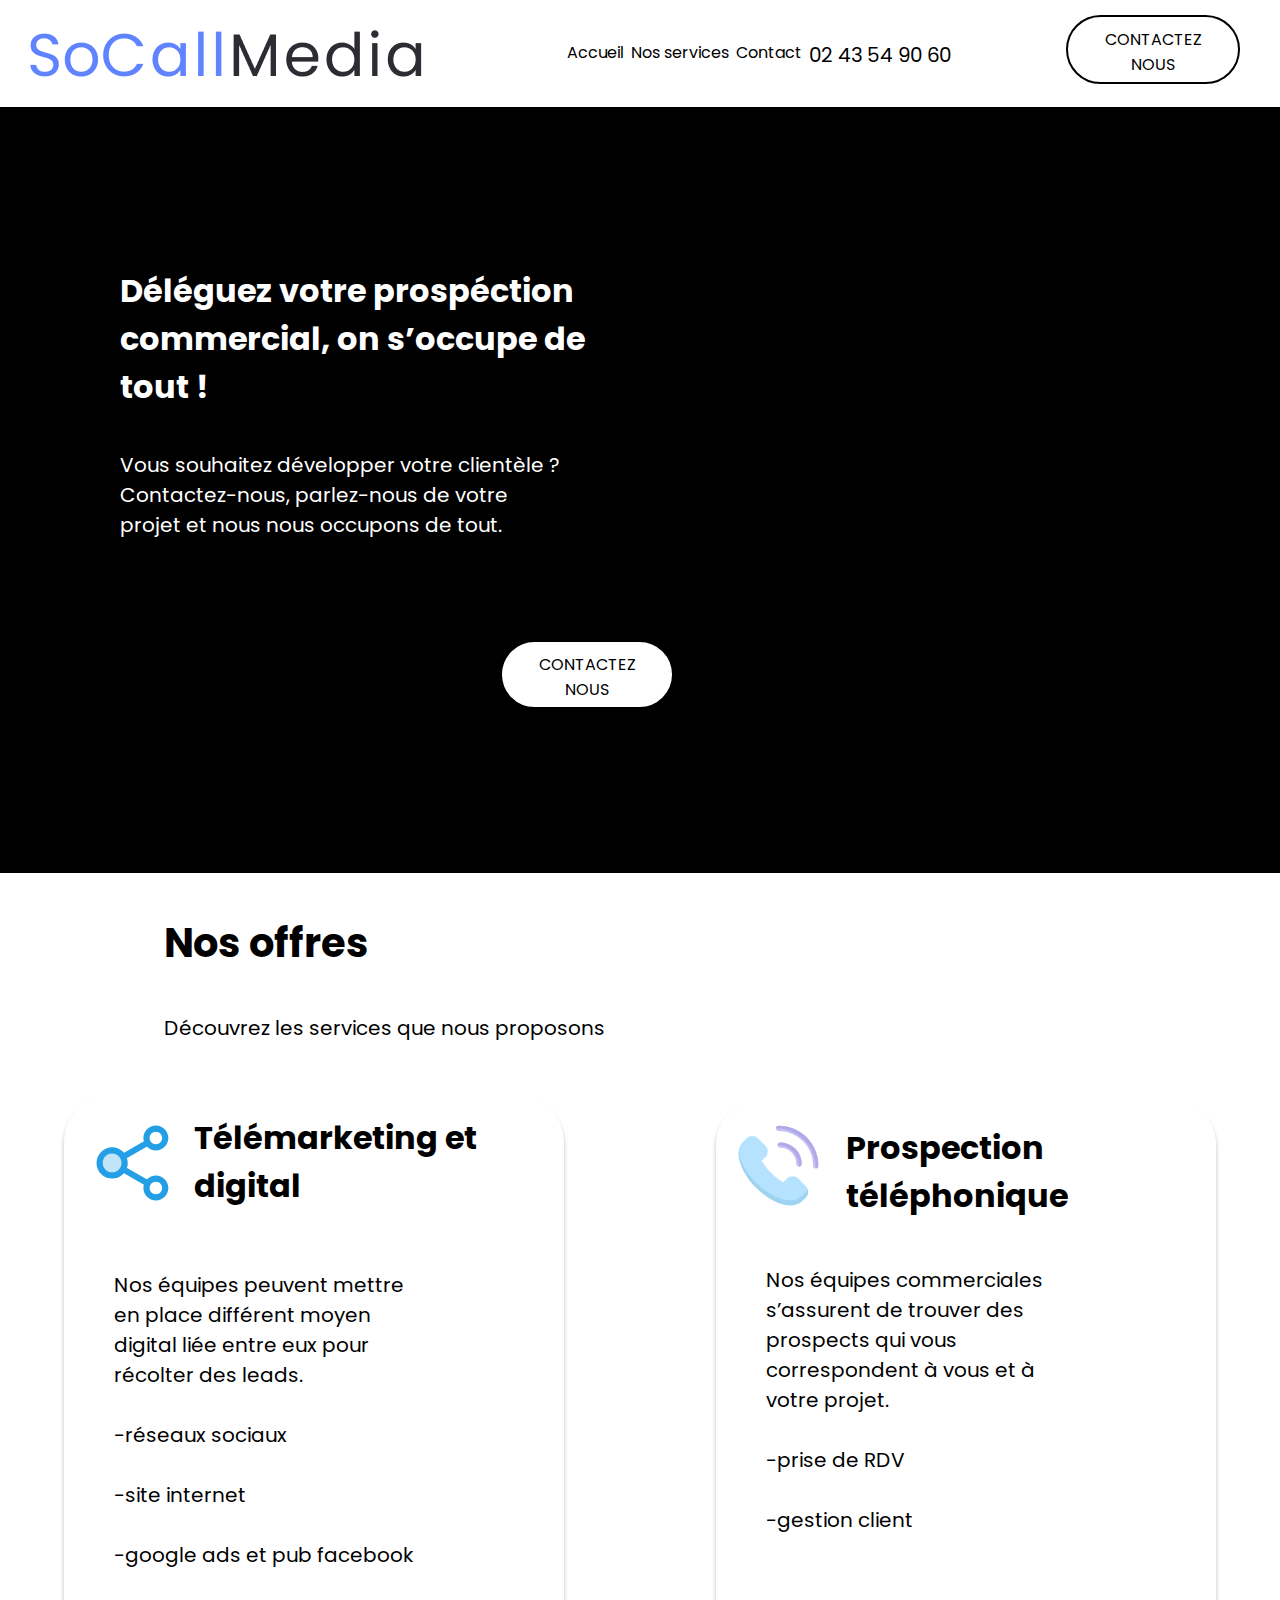
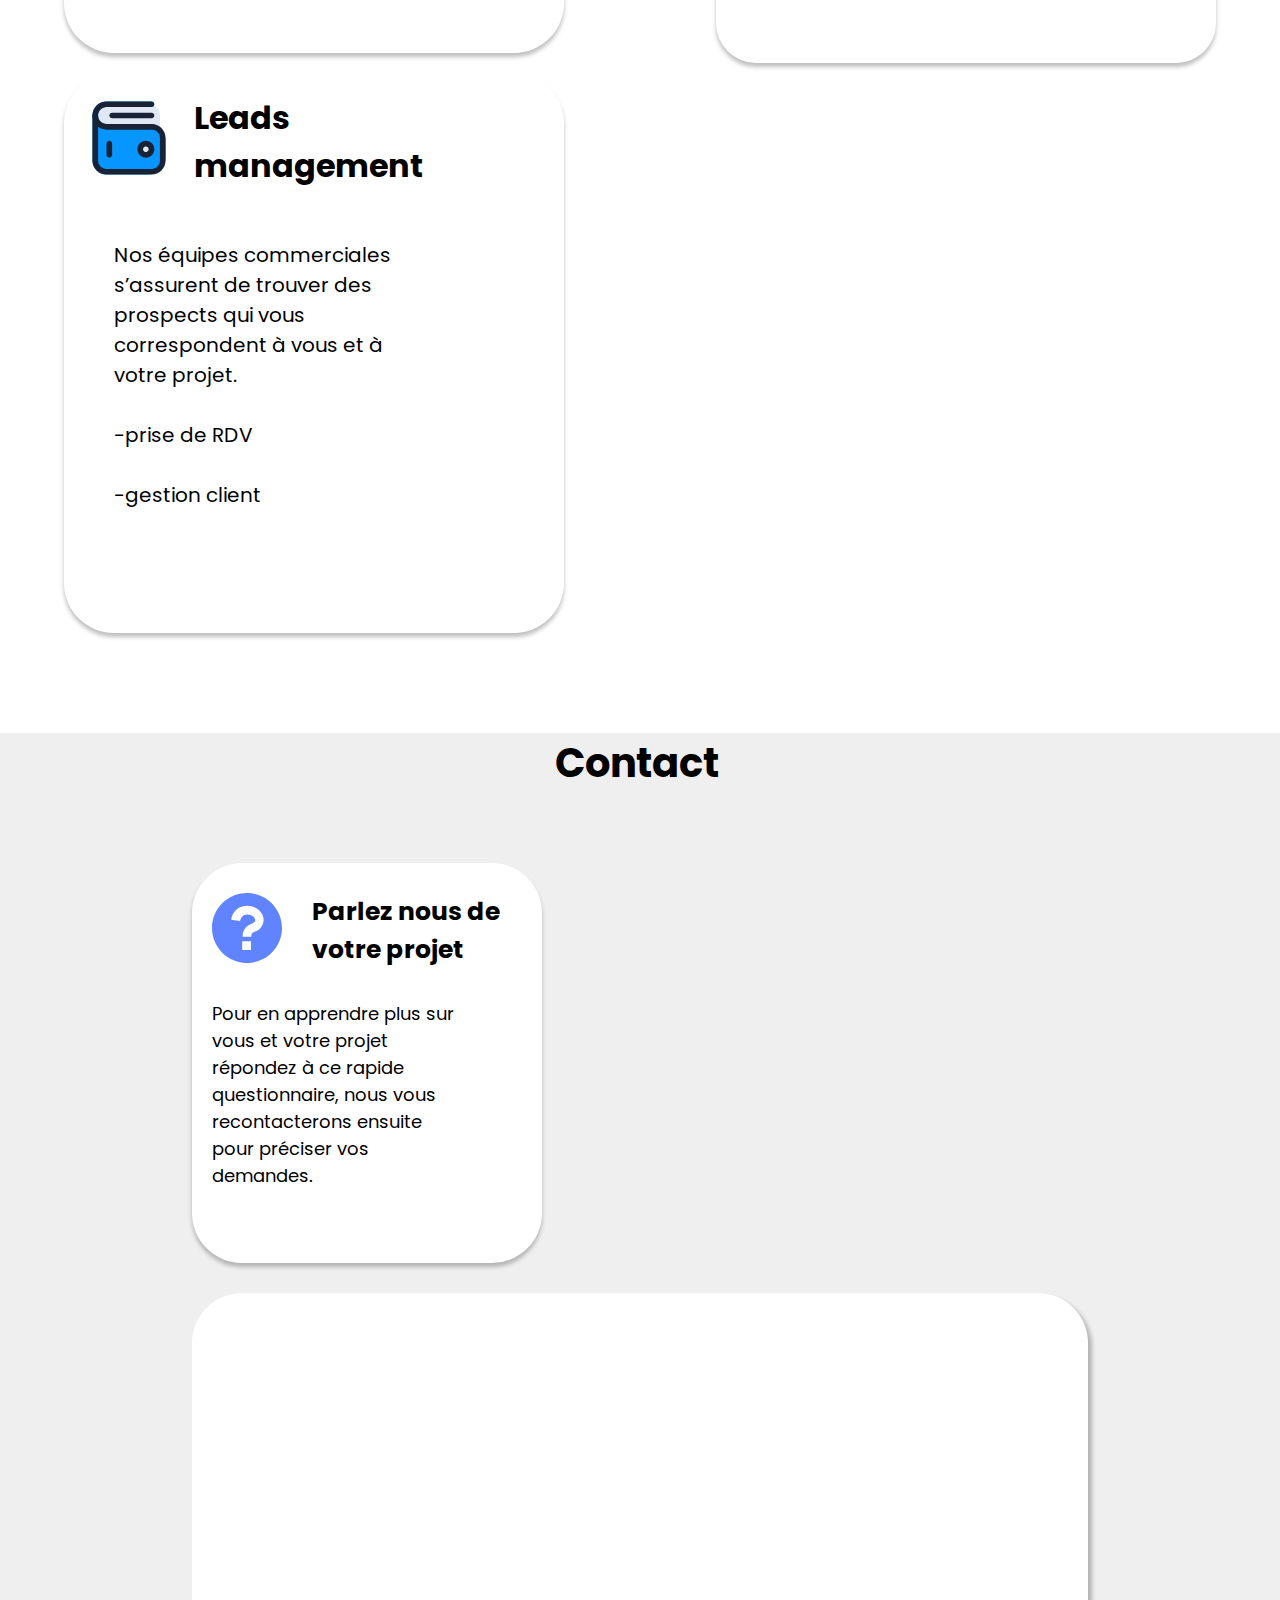
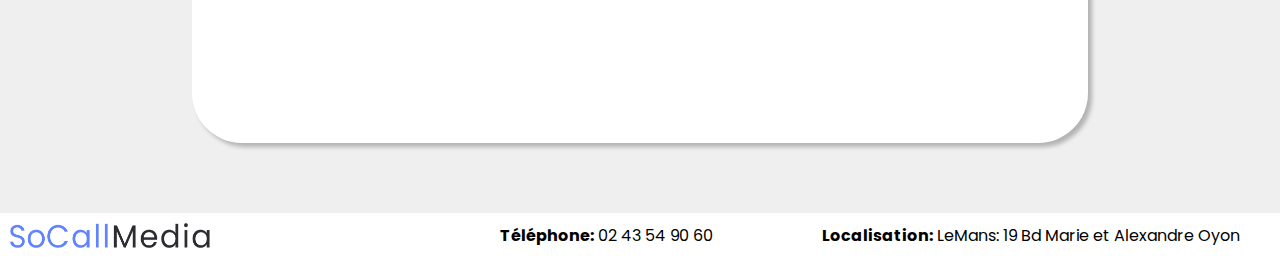
==== index.html @ ea8330a8 "add" ====
<!doctype html>
<html lang="fr">

<head>
  <meta charset="utf-8">
  <title>SoCallMedia</title>
  <meta name="description" content="">
  <meta name="viewport" content="width=device-width, initial-scale=1">

  <link rel="preconnect" href="https://fonts.googleapis.com">
  <link rel="preconnect" href="https://fonts.gstatic.com" crossorigin>
  <link href="https://fonts.googleapis.com/css2?family=Poppins:wght@400;600&display=swap" rel="stylesheet">

  <link rel="stylesheet" href="css/main.css">

</head>

<header>
  <img id="logoHeader" src="img/logo.png" alt="logo">
  <nav class="navBar">
    <div id="accueil">Accueil</div>
    <div id="nosServices">Nos services</div>
    <div id="contact">Contact</div>
    <a href="tel:+33243549060" id="numero">02 43 54 90 60</a>
  </nav>
  <a href="#ancreContact"><div class="btn">CONTACTEZ<br>NOUS</div></a>
</header>

<body>
<div id="pageAccueil">
  <img id="backgroundHeader" src="img/backgroundHeader.png" alt="backgroundHeader">
  <div id="containerTexteAccueil">
    <h1 id="titreAccueil">Déléguez votre prospéction commercial, on s’occupe de tout !</h1>
    <p id="paragrapheAccueil">Vous souhaitez développer votre clientèle ? Contactez-nous, parlez-nous de votre projet et nous nous occupons de tout.</p>
    <a href="#ancreContact"><div class="btn">CONTACTEZ<br>NOUS</div></a>
  </div>
</div>
<div id="pageNosOffres">
  <p id="titreNosOffres">Nos offres</p>
  <p id="paragrapheNosOffres">Découvrez les services que nous proposons </p>
  <div id="containerNosOffres">
    <div id="telemarketing">
      <img id="logoTelemarketing" src="img/logoShare.svg" alt="logoShare">
      <h1 id="titreTelemarketing">Télémarketing et digital</h1>
      <p id="paragrapheTelemarketing">Nos équipes peuvent mettre en place différent moyen digital liée entre eux pour récolter des leads. <br><br> -réseaux sociaux <br><br> -site internet <br><br> -google ads et pub facebook</p>
    </div>
    <div id="prospection">
      <img id="logoProspection" src="img/phone.svg" alt="logoPhone">
      <h1 id="titreProspection">Prospection téléphonique</h1>
      <p id="paragrapheProspection">Nos équipes commerciales s’assurent de trouver des prospects qui vous correspondent à vous et à votre projet. <br><br> -prise de RDV <br><br> -gestion client</p>
    </div>
    <div id="leadsManagement">
      <img id="logoLeadsManagement" src="img/logoLeadsManagement.svg" alt="logoLeadsManagement">
      <h1 id="titreLeadsManagement">Leads management</h1>
      <p id="paragrapheLeadsManagement">Nos équipes commerciales s’assurent de trouver des prospects qui vous correspondent à vous et à votre projet. <br><br> -prise de RDV <br><br> -gestion client</p>
    </div>
  </div>
</div>
<div id="pageContact">
  <div id="ancreContact"></div>
  <p id="titreContact">Contact</p>
  <div id="containerContactForm">
    <div id="containerContact">
      <div id="containerTexteContact">
        <img id="logoQuestion" src="img/logoQuestion.svg" alt="logoQuestion">
        <h1 id="titreQuestion">Parlez nous de votre projet</h1>
        <p id="paragrapheQuestion">Pour en apprendre plus sur vous et votre projet répondez à ce rapide questionnaire, nous vous recontacterons ensuite pour préciser vos demandes.</p>
      </div>
    </div>
      <div id="containerForm">
        <div data-tf-widget="L40TqosZ" data-tf-iframe-props="title=soCallMedia" data-tf-medium="snippet" style="width:95%;height:400px;margin:10px auto"></div>
        <script src="//embed.typeform.com/next/embed.js"></script>
      </div>
  </div>
</div>
</body>
<footer>
  <img id="logoFooter" src="img/logo.png">
  <div id="containerContactFooter">
    <div id="telephoneFooter"><span>Téléphone:</span> 02 43 54 90 60 </div>
    <div id="localisationFooter"><span>Localisation:</span> LeMans: 19 Bd Marie et Alexandre Oyon </div>
  </div>
</footer>

</html>
---- css/main.css ----
html body{
  padding: 0;
  margin: 0;
  font-family: 'Poppins', sans-serif;
}

a{
  text-decoration: none;
  color: black;
}

header{
  display: flex;
}

#logoHeader{
  margin: 30px;
}

.navBar{
  display: flex;
  width: 30%;
  height: 25px;
  justify-content: space-between;
  margin: 40px auto;
}

.btn{
  width: 150px;
  height: 45px;
  background-color: white;
  border-radius: 50px;
  border: 2px solid #000000;
  text-align: center;
  padding: 10px;
  margin-top: 15px;
  margin-right: 40px;
}

#numero{
  font-size: 20px;
}

.btn:hover{
  background-color: #ececec;
  cursor: pointer;
}

#pageAccueil{
  width: 100%;
  height: 766px;
  background-color: #000000;
  display: flex;
  flex-direction: row;
}

#containerTexteAccueil{
  width: 50%;
  color: white;
}

#titreAccueil{
  width: 500px;
  height: 63px;
  margin-top: 160px;
  margin-left: 120px;
}

#paragrapheAccueil{
  width: 450px;
  font-size: 20px;
  margin-top: 120px;
  margin-left: 120px;
}

#backgroundHeader{
  width: 55%;
}

#containerTexteAccueil .btn{
  margin-left: 500px;
  margin-top: 100px;
  color: #000000;
}

#pageNosOffres{
  width: 90%;
  margin: 0 auto;
}

#titreNosOffres{
  font-size: 40px;
  font-weight: bolder;
  margin-top: 40px;
  margin-left: 100px;
}

#paragrapheNosOffres{
  margin-left: 100px;
  font-size: 20px;
}

#containerNosOffres{
  display: flex;
  flex-wrap: wrap;
  flex-direction: row;
  justify-content: space-between;
  margin-top: 50px;
}

#telemarketing{
  width: 500px;
  height: 560px;
  background-color: #ffffff;
  box-shadow: 0 4px 4px rgba(0, 0, 0, 0.25);
  border-radius: 50px;
}

#logoTelemarketing{
  margin-left: 20px;
  margin-top: 20px;
}

#titreTelemarketing{
  width: 300px;
  float: right;
  margin-right: 70px;
}

#paragrapheTelemarketing{
  width: 300px;
  margin-left: 50px;
  margin-top: 50px;
  font-size: 20px;
}

#prospection{
  width: 500px;
  height: 560px;
  background-color: #ffffff;
  box-shadow: 0 4px 4px rgba(0, 0, 0, 0.25);
  border-radius: 40px;
  margin-top: 10px;
}

#logoProspection{
  margin-left: 20px;
  margin-top: 20px;
}

#titreProspection{
  width: 300px;
  float: right;
  margin-right: 70px;
}

#paragrapheProspection{
  width: 300px;
  margin-left: 50px;
  margin-top: 50px;
  font-size: 20px;
}

#leadsManagement{
  width: 500px;
  height: 560px;
  background-color: #ffffff;
  box-shadow: 0 4px 4px rgba(0, 0, 0, 0.25);
  border-radius: 50px;
  margin-top: 10px;
}

#logoLeadsManagement{
  margin-left: 20px;
  margin-top: 20px;
}

#titreLeadsManagement{
  width: 300px;
  float: right;
  margin-right: 70px;
}

#paragrapheLeadsManagement{
  width: 300px;
  margin-left: 50px;
  margin-top: 50px;
  font-size: 20px;
}

#pageContact{
  margin-top: 100px;
  background-color: #efefef;
}

#containerContactForm{
  width: 70%;
  margin: 70px auto;
  margin-bottom: 0;
  display: flex;
  flex-wrap: wrap;
  justify-content: space-between;
  flex-direction: row;
}

#titreContact{
  width: 170px;
  font-size: 40px;
  font-weight: bolder;
  margin: 0 auto;
}

#containerContact{
  width: 350px;
  height: 400px;
  background: #FFFFFF;
  box-shadow: 0 4px 4px rgba(0, 0, 0, 0.25);
  border-radius: 50px;
  margin-bottom: 30px;
}

#logoQuestion{
  width: 70px;
  height: 70px;
  margin-top: 30px;
  margin-left: 20px;
}

#titreQuestion{
  width: 200px;
  font-size: 25px;
  float: right;
  margin-right: 30px;
  margin-top: 30px;
}

#paragrapheQuestion{
  width: 250px;
  margin-left: 20px;
  margin-top: 30px;
  font-size: 18px;
}

#containerForm{
  width: 900px;
  height: 450px;
  display: flex;
  flex-direction: row;
  background-color: #ffffff;
  box-shadow: 4px 4px 4px rgba(0, 0, 0, 0.25);
  border-radius: 50px;
  justify-content: space-between;
  margin-bottom: 70px;
}

#containerForm2{
  width: 80%;
}

#containerQuestionForm{
  width: 300px;
  margin-top: 50px;
  margin-left: 50px;
  font-size: 20px;
  display: flex;
  flex-direction: column;
}

#textePrenom{
  width: 200px;
}

#nomPrenom{
  width: 250px;
  height: 45px;
  border: none;
  margin-top: 10px;
  background-color: #eee9e9;
}

#texteMail{
  width: 200px;
  margin-top: 10px;
}

#mail{
  width: 250px;
  height: 45px;
  border: none;
  margin-top: 10px;
  background-color: #eee9e9;
}

#texteTelephone{
  width: 200px;
  margin-top: 10px;
}

#telephone{
  width: 250px;
  height: 45px;
  border: none;
  margin-top: 10px;
  background-color: #eee9e9;
}

#texteVotreProjet{
  width: 200px;
  margin-top: 50px;
}

#containerProjet{
  display: flex;
  width: 420px;
  flex-direction: column;
  margin-right: 70px;
}

#votreProjet{
  margin-top: 20px;
  border: none;
  background-color: #eee9e9;
}

footer{
  margin: 0;
  padding: 0;
  width: 100%;
  height: 52px;
  display: flex;
  justify-content: space-between;
}

#logoFooter{
  width: 200px;
  height: 25px;
  margin: 10px;
}

#containerContactFooter{
  display: flex;
  width: 740px;
  height: 32px;
  margin-top: 10px;
  margin-right: 40px;
  flex-wrap: wrap;
  justify-content: space-between;
}

#containerContactFooter span{
  font-weight: bold;
}

@media (max-width: 1199px){

  #pageAccueil{
    flex-direction: row-reverse;
  }

}

@media (max-width: 1782px){

  #backgroundHeader{
    display: none;
  }

  #pageAccueil{
    flex-direction: row;
  }
}

@media (max-width: 975px){

  .navBar{
    display: none;
  }

  header .btn{
    display: none;
  }

  #containerTexteAccueil{
    width: 100%;
    color: white;
  }

  #titreAccueil{
    width: 90%;
    height: 63px;
    margin-top: 160px;
    margin-left: 30px;
  }

  #paragrapheAccueil{
    width: 90%;
    font-size: 20px;
    margin-top: 120px;
    margin-left: 30px;
  }

  #containerTexteAccueil .btn{
    margin-left: 30px;
    margin-top: 100px;
    color: #000000;
  }

  #pageNosOffres{
    width: 90%;
    margin-left: 0;
  }

  #titreNosOffres{
    font-size: 40px;
    font-weight: bolder;
    margin-top: 40px;
    margin-left: 30px;
  }

  #paragrapheNosOffres{
    margin-left: 30px;
    font-size: 20px;
  }
}

@media (max-width: 924px){

  #containerContactForm{
    width: 70%;
    margin: 70px auto;
    margin-bottom: 0;
    display: flex;
    flex-wrap: wrap;
    justify-content: space-between;
    flex-direction: row;
  }

  #telemarketing{
    width: 90%;
    height: 400px;
    background-color: #ffffff;
    box-shadow: 0 4px 4px rgba(0, 0, 0, 0.25);
    border-radius: 50px;
  }

  #logoTelemarketing{
    width: 60px;
    height: 60px;
    margin-left: 20px;
    margin-top: 20px;
  }

  #titreTelemarketing{
    width: 200px;
    float: right;
    font-size: 25px;
    margin-right: 20px;
  }

  #paragrapheTelemarketing{
    width: 300px;
    margin-left: 20px;
    margin-top: 50px;
    font-size: 14px;
  }

  #prospection{
    width: 90%;
    height: 400px;
    background-color: #ffffff;
    box-shadow: 0 4px 4px rgba(0, 0, 0, 0.25);
    border-radius: 50px;
  }

  #logoProspection{
    width: 60px;
    height: 60px;
    margin-left: 20px;
    margin-top: 20px;
  }

  #titreProspection{
    width: 200px;
    float: right;
    font-size: 25px;
    margin-right: 20px;
  }

  #paragrapheProspection{
    width: 300px;
    margin-left: 20px;
    margin-top: 50px;
    font-size: 14px;
  }

  #leadsManagement{
    width: 90%;
    height: 400px;
    background-color: #ffffff;
    box-shadow: 0 4px 4px rgba(0, 0, 0, 0.25);
    border-radius: 50px;
  }

  #logoLeadsManagement{
    width: 60px;
    height: 60px;
    margin-left: 20px;
    margin-top: 20px;
  }

  #titreLeadsManagement{
    width: 200px;
    float: right;
    font-size: 25px;
    margin-right: 20px;
  }

  #paragrapheLeadsManagement{
    width: 300px;
    margin-left: 20px;
    margin-top: 50px;
    font-size: 14px;
  }

  #containerContact{
    width: 350px;
    height: 350px;
    background: #ffffff;
    box-shadow: 0 4px 4px rgba(0, 0, 0, 0.25);
    border-radius: 50px;
    margin-bottom: 30px;
  }

  #logoQuestion{
    width: 50px;
    height: 50px;
    margin-top: 30px;
    margin-left: 20px;
  }

  #titreQuestion{
    width: 150px;
    font-size: 20px;
    float: right;
    margin-top: 30px;
  }

  #paragrapheQuestion{
    width: 250px;
    margin-left: 20px;
    margin-top: 30px;
    font-size: 18px;
  }

  #containerForm{
    width: 340px;
    height: 800px;
    display: flex;
    flex-wrap: wrap;
    box-shadow: none;
    margin-bottom: 70px;
    background-color: #efefef;
  }

  #containerQuestionForm{
    width: 200px;
    margin-top: 50px;
    font-size: 20px;
    display: flex;
    flex-direction: column;
  }

  #textePrenom{
    width: 200px;
  }

  #nomPrenom{
    width: 200px;
    height: 45px;
    border: none;
    margin-top: 10px;
    background-color: #ffffff;
  }

  #texteMail{
    width: 200px;
    margin-top: 10px;
  }

  #mail{
    width: 200px;
    height: 45px;
    border: none;
    margin-top: 10px;
    background-color: #ffffff;
  }

  #texteTelephone{
    width: 200px;
    margin-top: 10px;
  }

  #telephone{
    width: 200px;
    height: 45px;
    border: none;
    margin-top: 10px;
    background-color: #ffffff;
  }

  #containerProjet{
    display: flex;
    width: 420px;
    flex-direction: column;
    margin-right: 0;
  }

  #votreProjet{
    background-color: #ffffff;
  }

  #containerNosOffres{
    display: flex;
    flex-wrap: wrap;
    flex-direction: row;
    justify-content: space-between;
    margin-top: 50px;
    background-color: #ffffff;
    margin-left: 50px;
  }

  #containerContactFooter{
    display: flex;
    width: 100%;
    height: 32px;
    margin-top: 10px;
    margin-right: 40px;
    flex-wrap: wrap;
    justify-content: space-between;
  }

  footer{
    margin: 0;
    padding: 0;
    width: 100%;
    height: 52px;
    display: flex;
    justify-content: space-between;
    flex-direction: column;
  }

  #pageContact{
    margin-top: 100px;
    background-color: #efefef;
  }
}

@media (max-width: 480px){

  #logoHeader{
    width: 300px;
  }

  #pageAccueil{
    width: 480px;
  }

  #containerTexteAccueil{
    width: 80%;
  }

  #paragrapheAccueil{
    margin-top: 150px;
  }

  #paragrapheTelemarketing{
    width: 200px;
    font-size: 12px;
  }

  #paragrapheProspection{
    width: 200px;
    font-size: 12px;
  }

  #paragrapheLeadsManagement{
    width: 200px;
    font-size: 12px;
  }

}
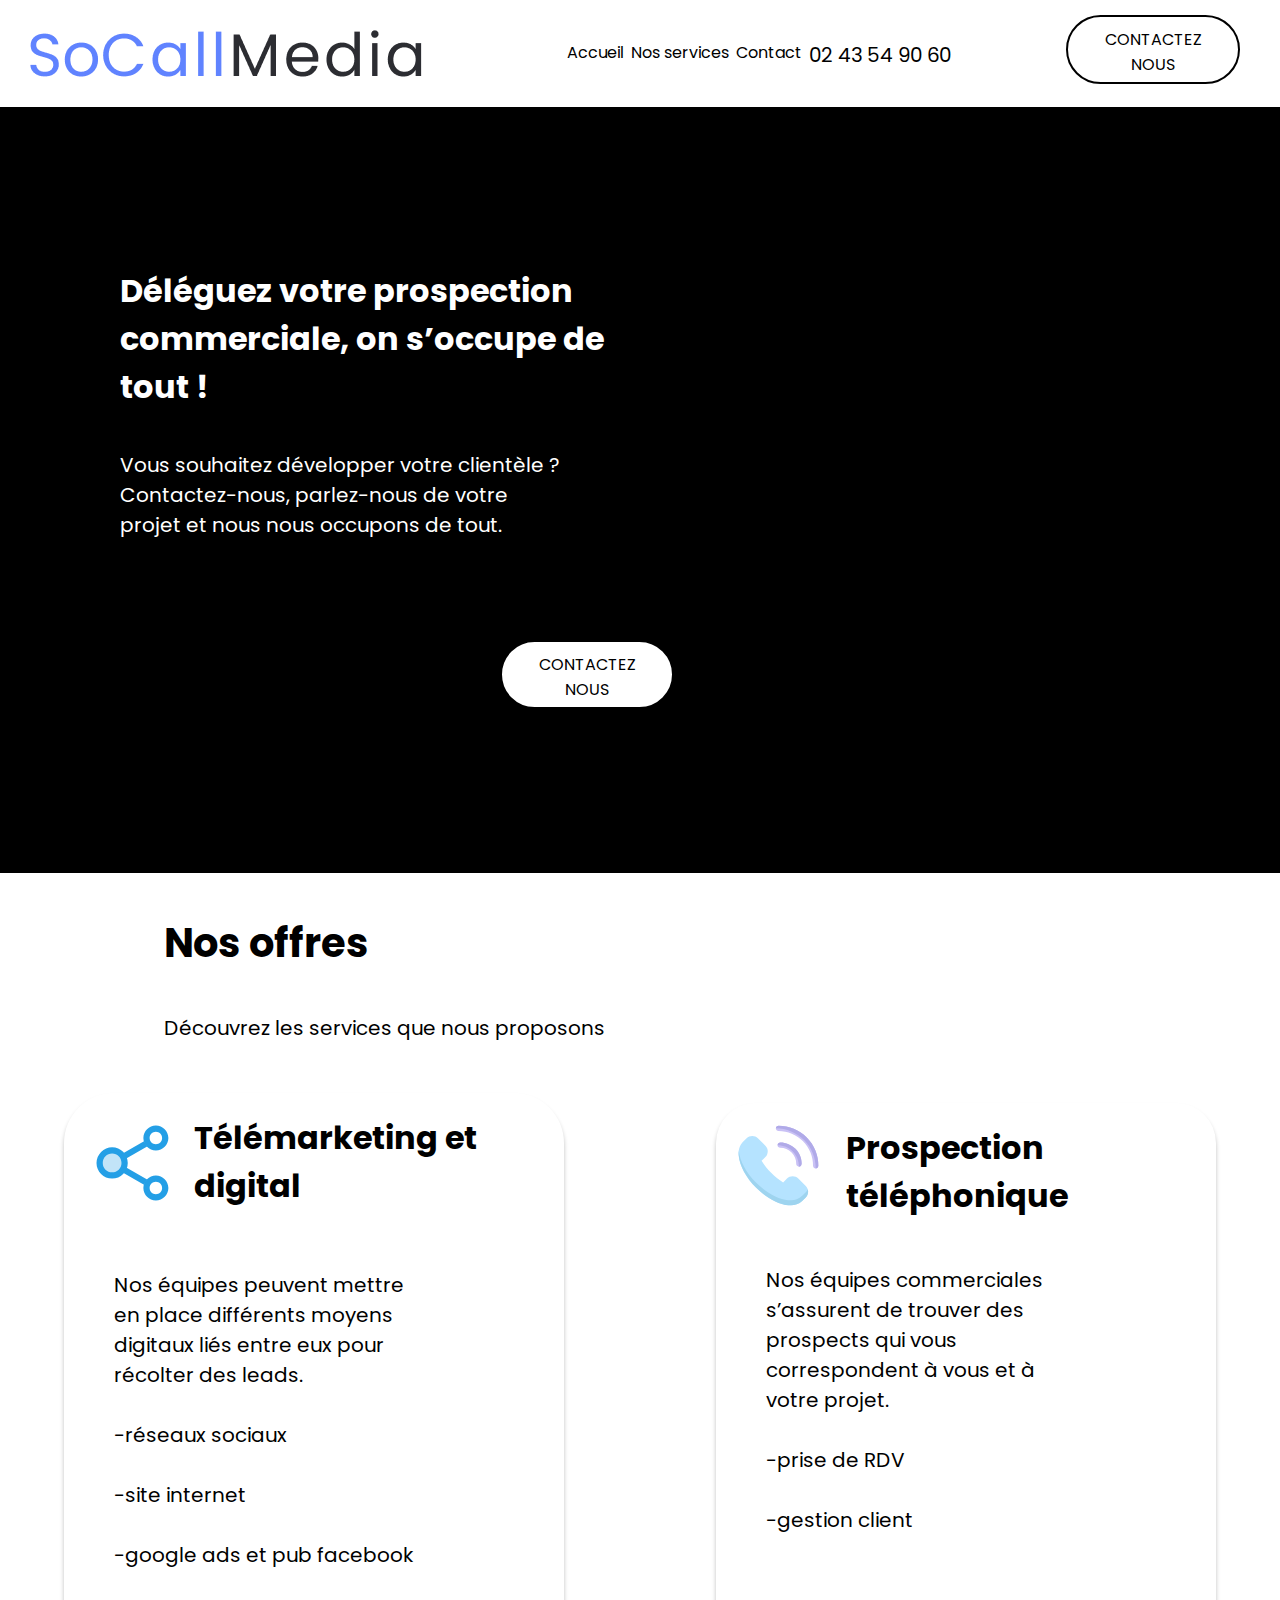
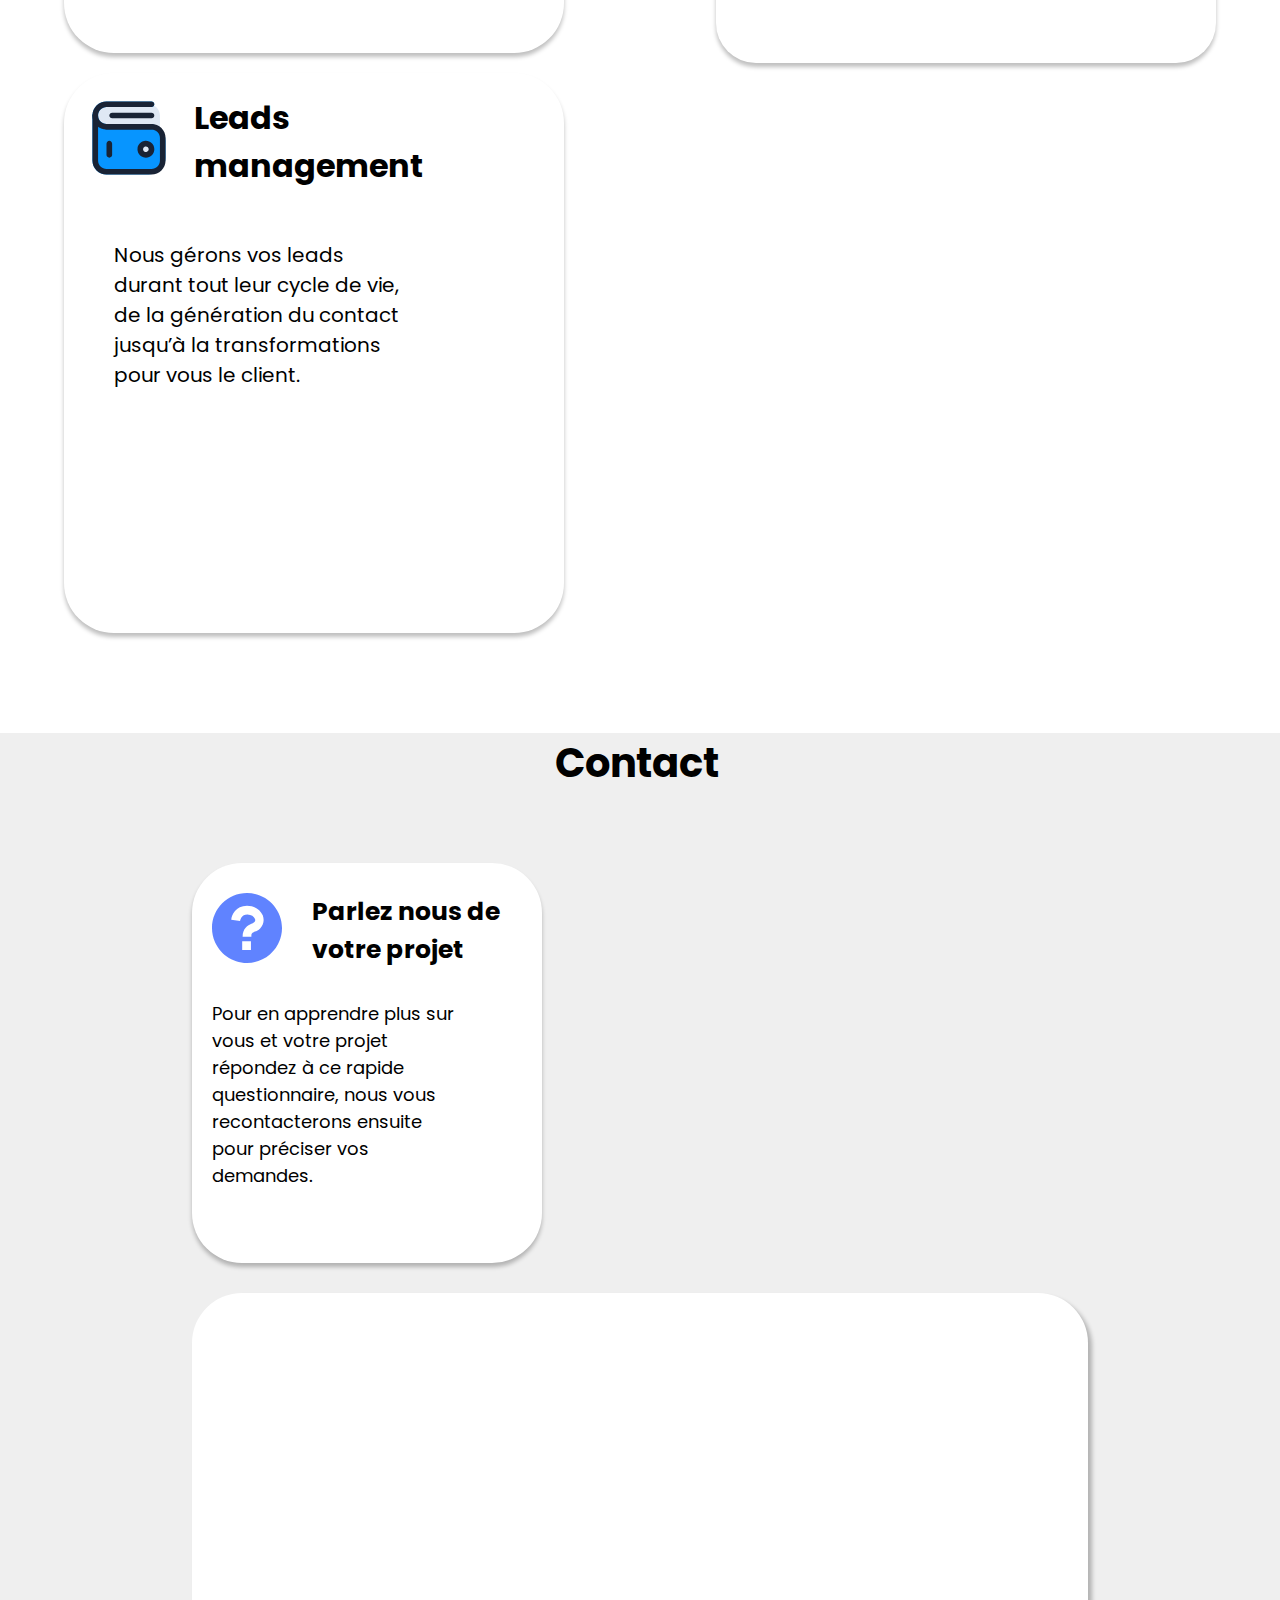
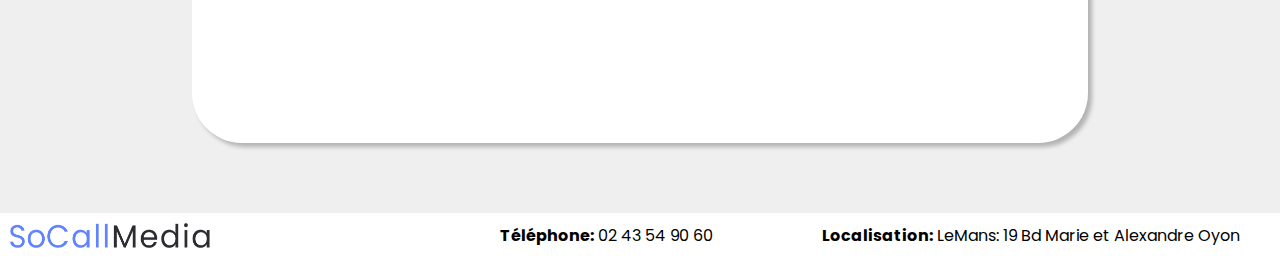
==== commit cf565135: "add" ====
--- a/index.html
+++ b/index.html
@@ -2,6 +2,14 @@
 <html lang="fr">
 
 <head>
+  <!-- Google Tag Manager -->
+  <script>(function(w,d,s,l,i){w[l]=w[l]||[];w[l].push({'gtm.start':
+            new Date().getTime(),event:'gtm.js'});var f=d.getElementsByTagName(s)[0],
+          j=d.createElement(s),dl=l!='dataLayer'?'&l='+l:'';j.async=true;j.src=
+          'https://www.googletagmanager.com/gtm.js?id='+i+dl;f.parentNode.insertBefore(j,f);
+  })(window,document,'script','dataLayer','GTM-5V4LBSW');</script>
+  <!-- End Google Tag Manager -->
+
   <meta charset="utf-8">
   <title>SoCallMedia</title>
   <meta name="description" content="">
@@ -18,19 +26,23 @@
 <header>
   <img id="logoHeader" src="img/logo.png" alt="logo">
   <nav class="navBar">
-    <div id="accueil">Accueil</div>
-    <div id="nosServices">Nos services</div>
-    <div id="contact">Contact</div>
+    <a href="#pageAccueil"><div id="accueil">Accueil</div></a>
+    <a href="#pageNosOffres"><div id="nosServices">Nos services</div></a>
+      <a href="#pageContact"><div id="contact">Contact</div></a>
     <a href="tel:+33243549060" id="numero">02 43 54 90 60</a>
   </nav>
   <a href="#ancreContact"><div class="btn">CONTACTEZ<br>NOUS</div></a>
 </header>
 
 <body>
+<!-- Google Tag Manager (noscript) -->
+<noscript><iframe src="https://www.googletagmanager.com/ns.html?id=GTM-5V4LBSW"
+                  height="0" width="0" style="display:none;visibility:hidden"></iframe></noscript>
+<!-- End Google Tag Manager (noscript) -->
 <div id="pageAccueil">
   <img id="backgroundHeader" src="img/backgroundHeader.png" alt="backgroundHeader">
   <div id="containerTexteAccueil">
-    <h1 id="titreAccueil">Déléguez votre prospéction commercial, on s’occupe de tout !</h1>
+    <h1 id="titreAccueil">Déléguez votre prospection commerciale, on s’occupe de tout !</h1>
     <p id="paragrapheAccueil">Vous souhaitez développer votre clientèle ? Contactez-nous, parlez-nous de votre projet et nous nous occupons de tout.</p>
     <a href="#ancreContact"><div class="btn">CONTACTEZ<br>NOUS</div></a>
   </div>
@@ -42,7 +54,7 @@
     <div id="telemarketing">
       <img id="logoTelemarketing" src="img/logoShare.svg" alt="logoShare">
       <h1 id="titreTelemarketing">Télémarketing et digital</h1>
-      <p id="paragrapheTelemarketing">Nos équipes peuvent mettre en place différent moyen digital liée entre eux pour récolter des leads. <br><br> -réseaux sociaux <br><br> -site internet <br><br> -google ads et pub facebook</p>
+      <p id="paragrapheTelemarketing">Nos équipes peuvent mettre en place différents moyens digitaux liés entre eux pour récolter des leads. <br><br> -réseaux sociaux <br><br> -site internet <br><br> -google ads et pub facebook</p>
     </div>
     <div id="prospection">
       <img id="logoProspection" src="img/phone.svg" alt="logoPhone">
@@ -52,7 +64,7 @@
     <div id="leadsManagement">
       <img id="logoLeadsManagement" src="img/logoLeadsManagement.svg" alt="logoLeadsManagement">
       <h1 id="titreLeadsManagement">Leads management</h1>
-      <p id="paragrapheLeadsManagement">Nos équipes commerciales s’assurent de trouver des prospects qui vous correspondent à vous et à votre projet. <br><br> -prise de RDV <br><br> -gestion client</p>
+      <p id="paragrapheLeadsManagement">Nous gérons vos leads durant tout leur cycle de  vie, de la génération du contact jusqu’à la transformations pour vous le client.</p>
     </div>
   </div>
 </div>
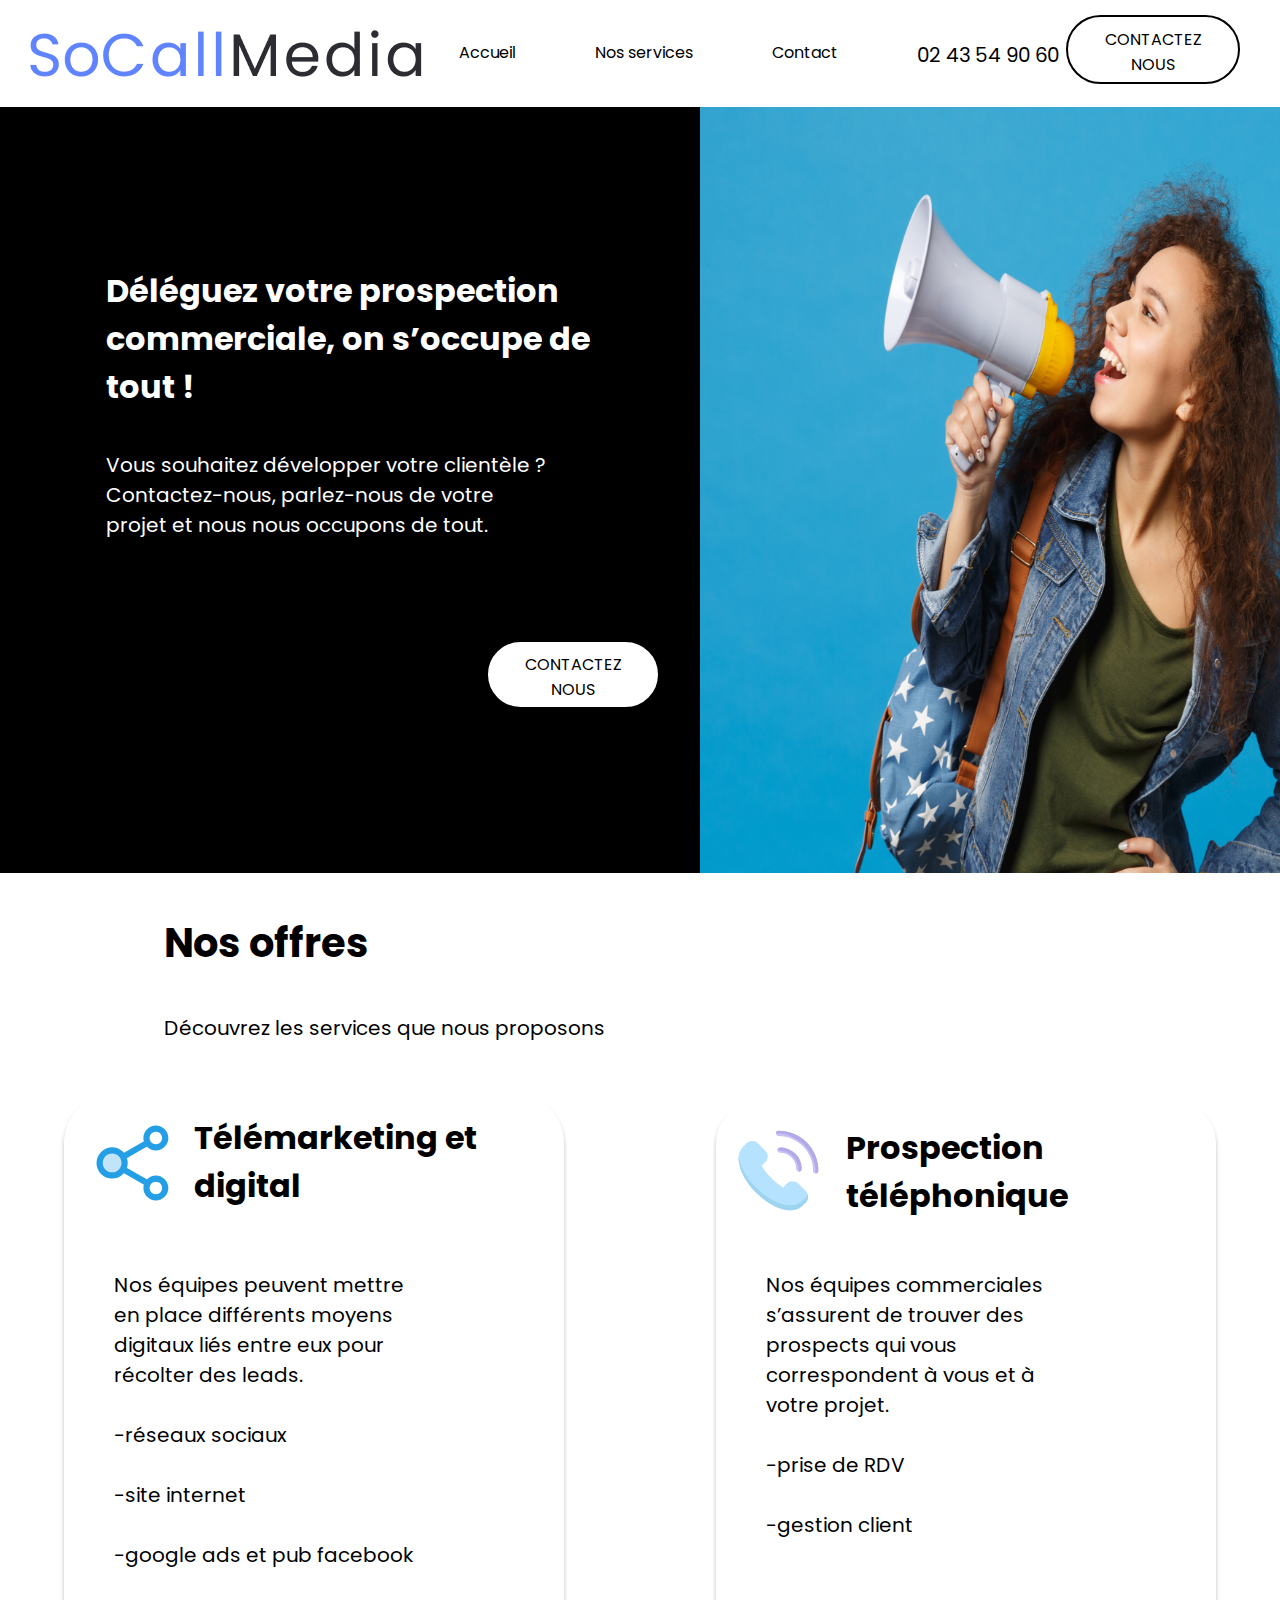
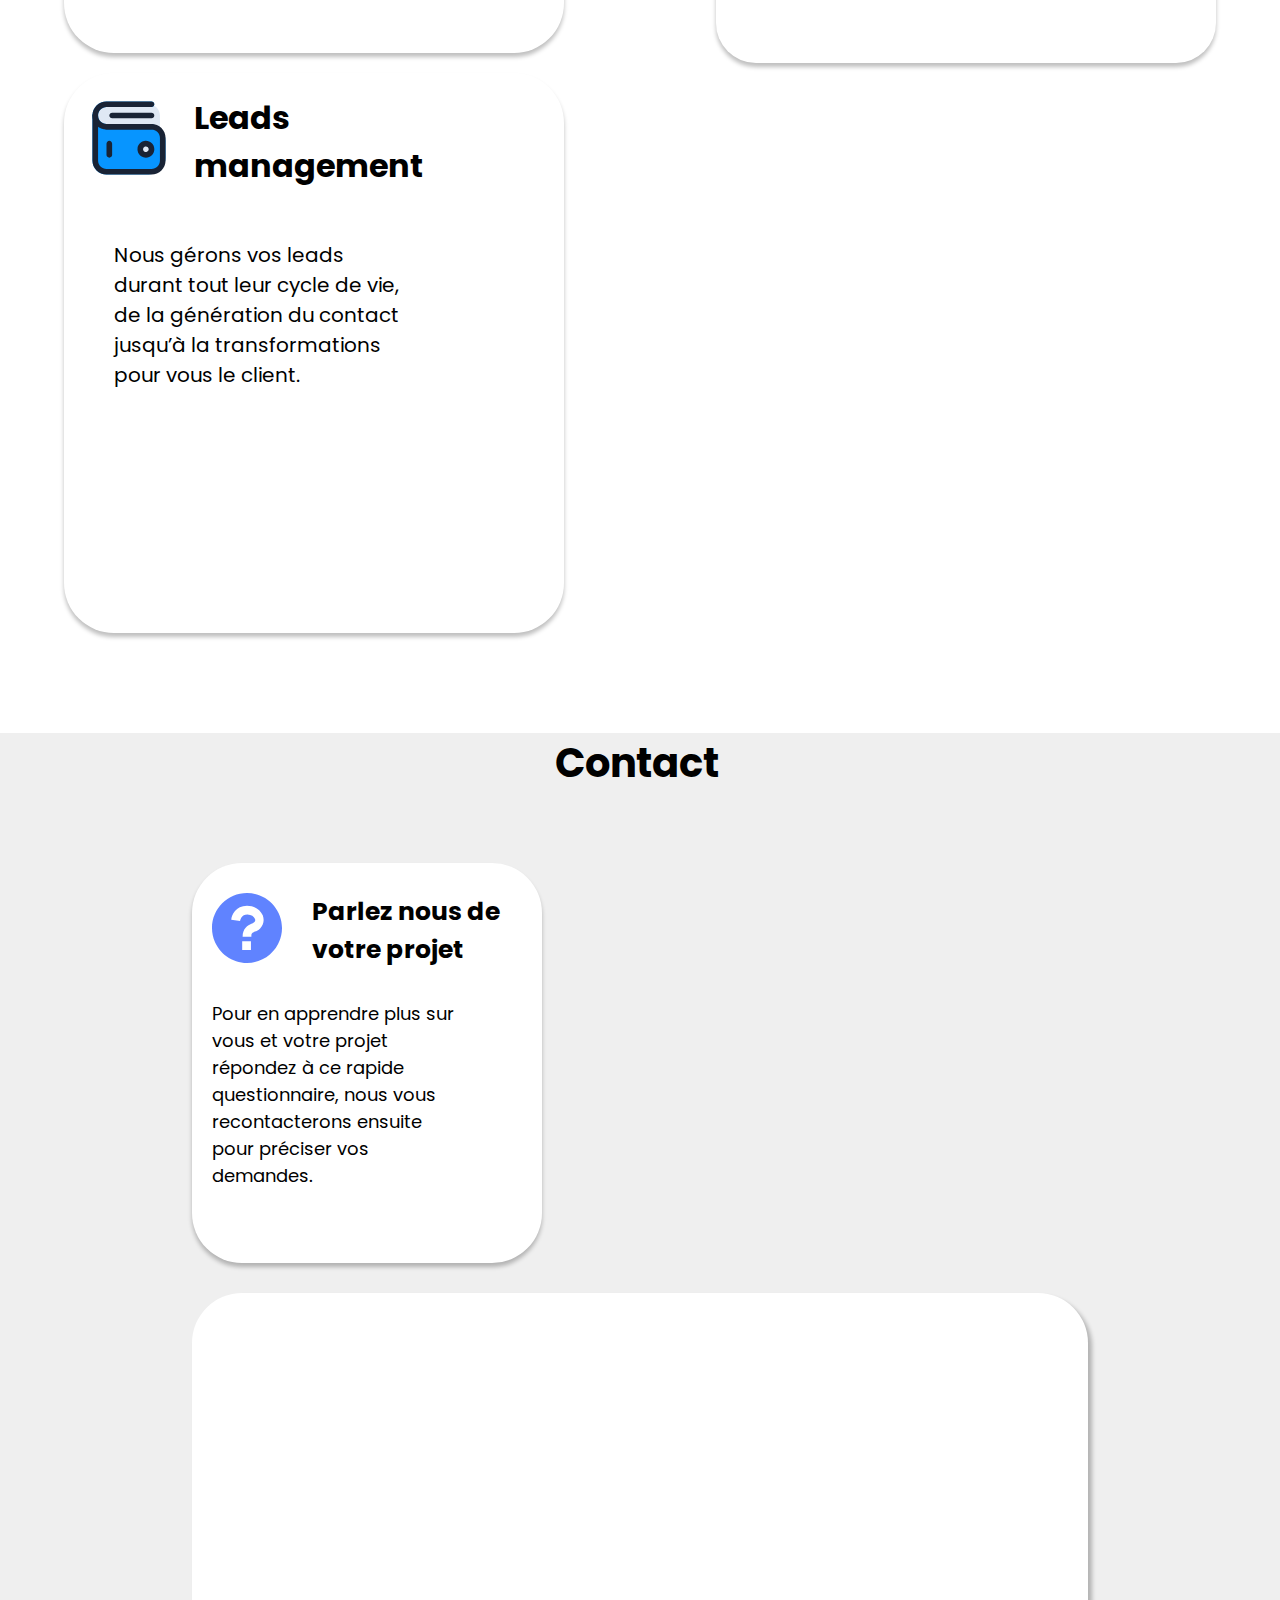
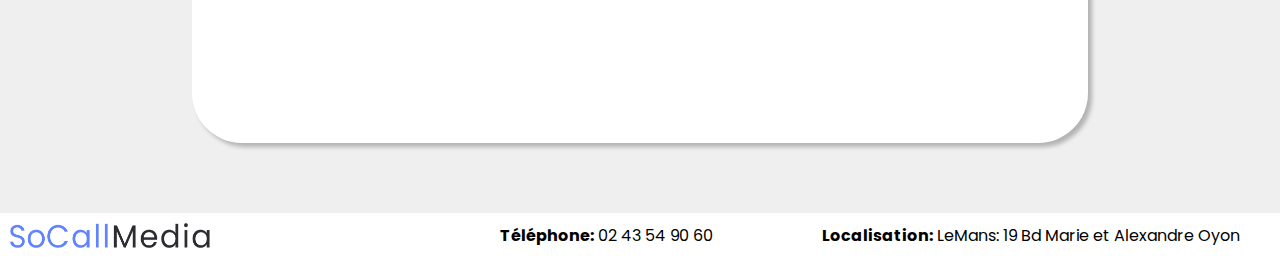
==== commit f651740b: "add" ====
--- a/index.html
+++ b/index.html
@@ -18,6 +18,8 @@
   <link rel="preconnect" href="https://fonts.googleapis.com">
   <link rel="preconnect" href="https://fonts.gstatic.com" crossorigin>
   <link href="https://fonts.googleapis.com/css2?family=Poppins:wght@400;600&display=swap" rel="stylesheet">
+
+  <link rel="icon" href="img/logoOnlget.png" />
 
   <link rel="stylesheet" href="css/main.css">
 
--- a/css/main.css
+++ b/css/main.css
@@ -19,7 +19,7 @@
 
 .navBar{
   display: flex;
-  width: 30%;
+  width: 600px;
   height: 25px;
   justify-content: space-between;
   margin: 40px auto;
@@ -145,7 +145,7 @@
 
 #logoProspection{
   margin-left: 20px;
-  margin-top: 20px;
+  margin-top: 25px;
 }
 
 #titreProspection{
@@ -351,6 +351,21 @@
   font-weight: bold;
 }
 
+@media (max-width: 1085px){
+
+  .navBar{
+    display: none;
+  }
+
+  header .btn{
+    display: none;
+  }
+
+}
+
+
+
+
 @media (max-width: 1199px){
 
   #pageAccueil{
@@ -359,14 +374,19 @@
 
 }
 
-@media (max-width: 1782px){
+@media (max-width: 1500px){
 
   #backgroundHeader{
-    display: none;
+    width: 800px;
   }
 
   #pageAccueil{
-    flex-direction: row;
+    flex-direction: row-reverse;
+  }
+
+  #pageAccueil{
+    width: 1500px;
+    height: 766px;
   }
 }
 
@@ -381,19 +401,19 @@
   }
 
   #containerTexteAccueil{
-    width: 100%;
+    width: 80%;
     color: white;
   }
 
   #titreAccueil{
-    width: 90%;
+    width: 430px;
     height: 63px;
     margin-top: 160px;
     margin-left: 30px;
   }
 
   #paragrapheAccueil{
-    width: 90%;
+    width: 400px;
     font-size: 20px;
     margin-top: 120px;
     margin-left: 30px;
@@ -476,7 +496,7 @@
     width: 60px;
     height: 60px;
     margin-left: 20px;
-    margin-top: 20px;
+    margin-top: 25px;
   }
 
   #titreProspection{
@@ -554,7 +574,7 @@
 
   #containerForm{
     width: 340px;
-    height: 800px;
+    height: 300px;
     display: flex;
     flex-wrap: wrap;
     box-shadow: none;
@@ -652,6 +672,7 @@
   #pageContact{
     margin-top: 100px;
     background-color: #efefef;
+    height: 1000px;
   }
 }
 
@@ -669,6 +690,13 @@
     width: 80%;
   }
 
+  #titreAccueil{
+    width: 400px;
+    height: 63px;
+    margin-top: 160px;
+    margin-left: 120px;
+  }
+
   #paragrapheAccueil{
     margin-top: 150px;
   }
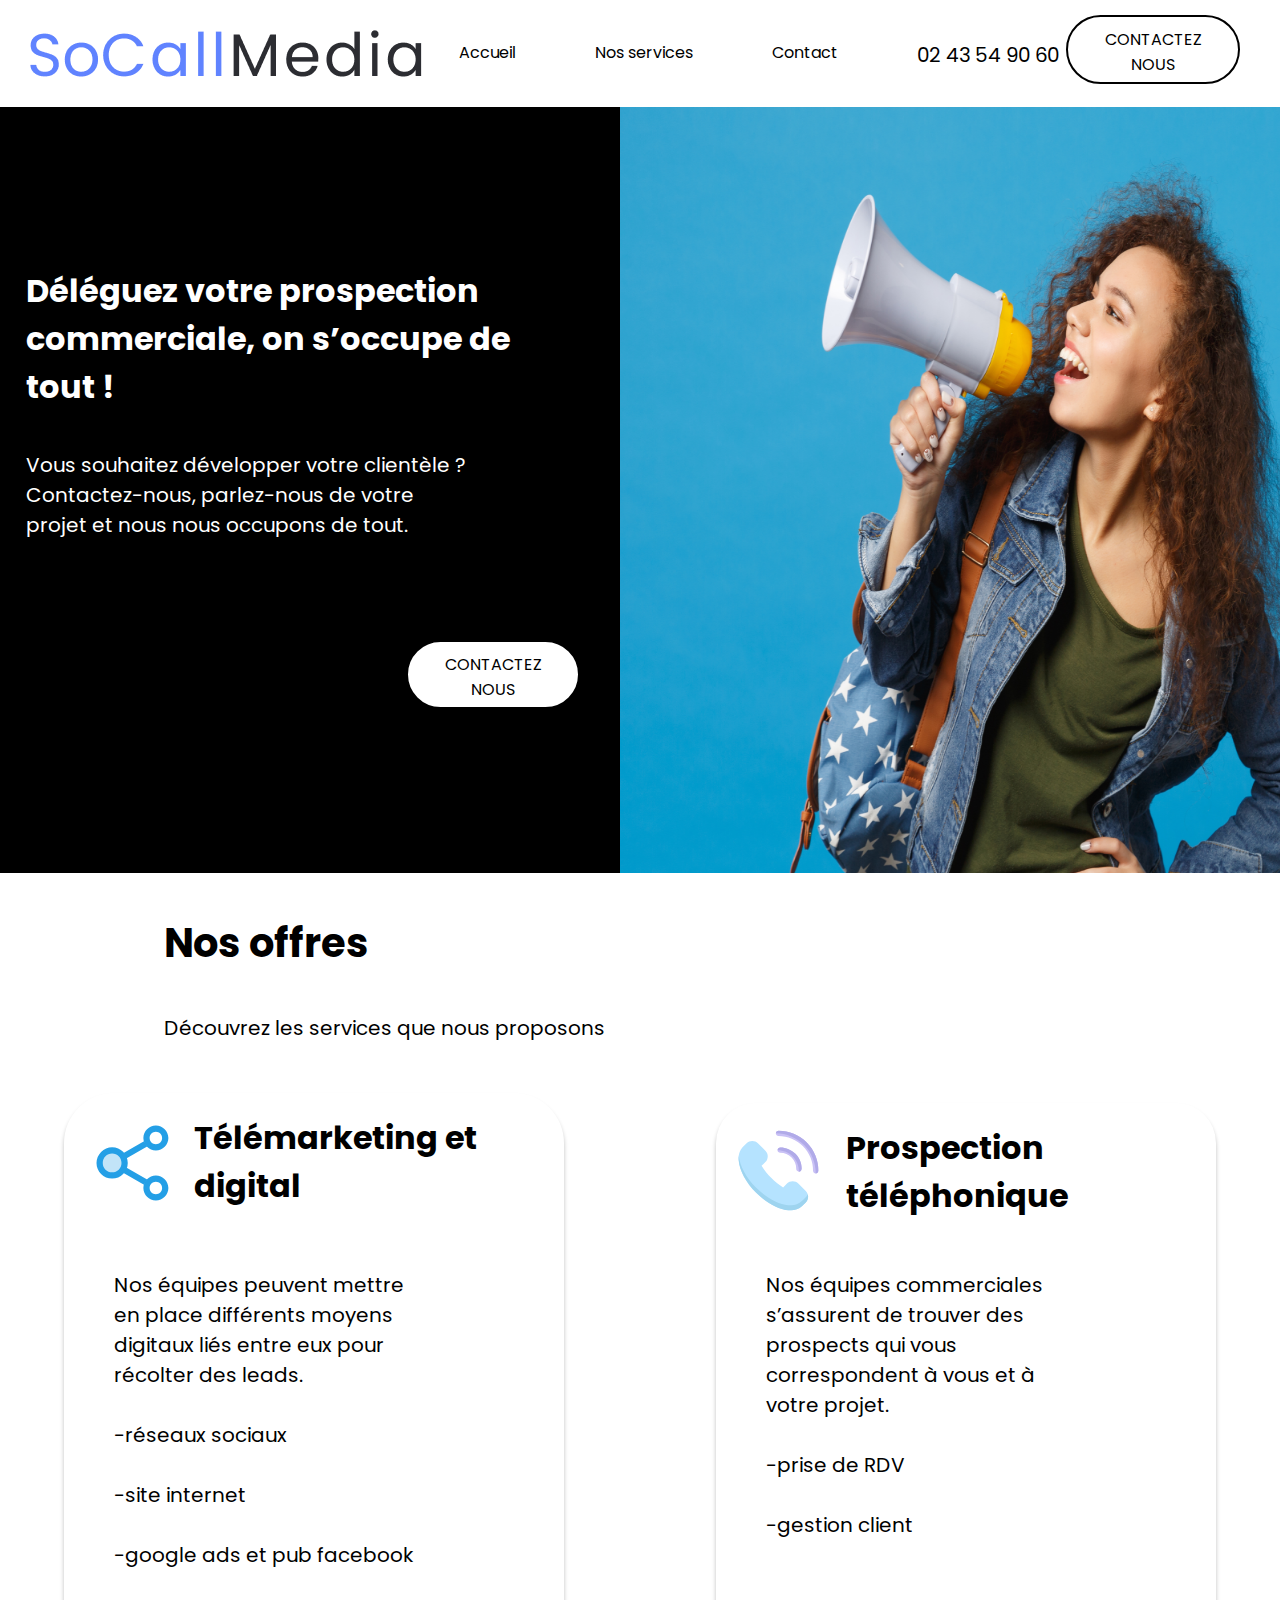
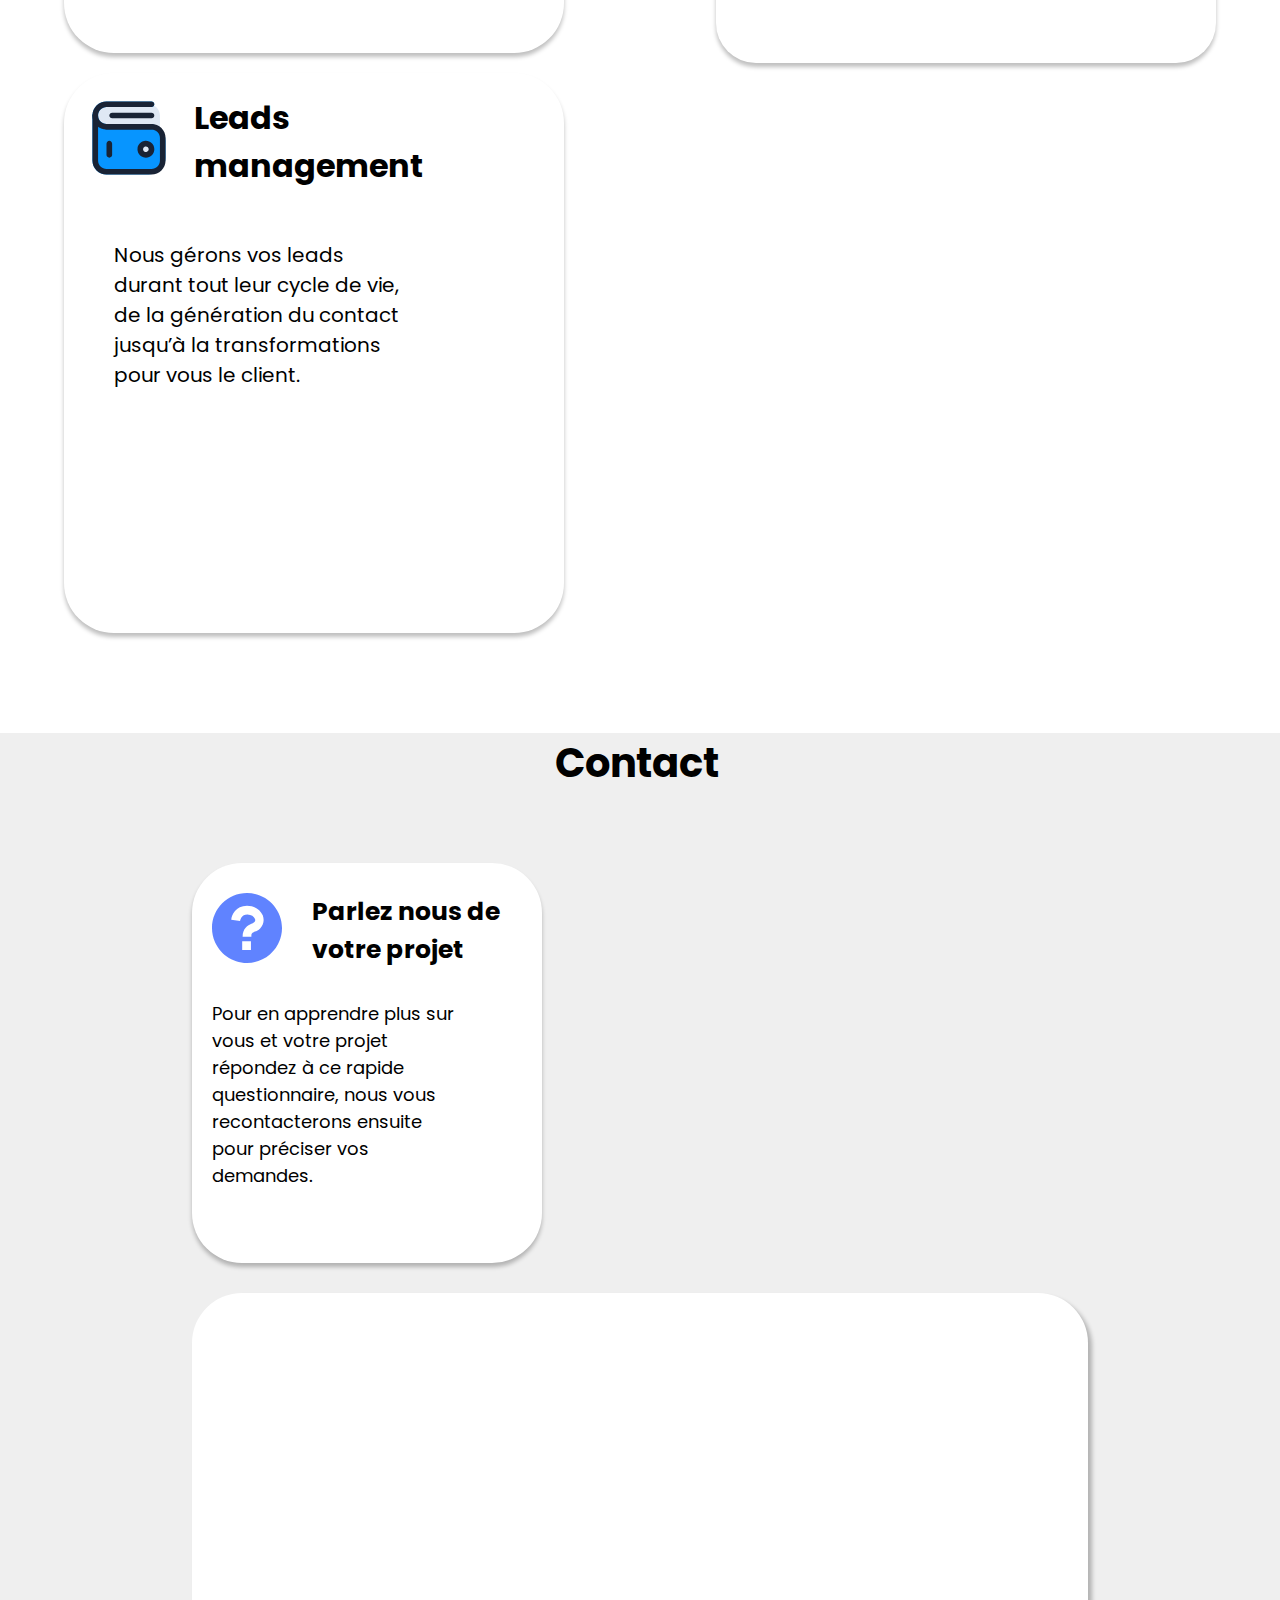
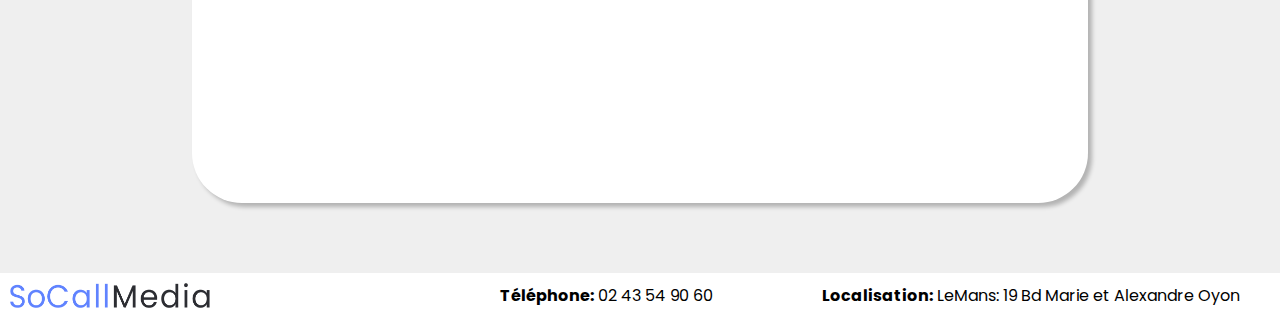
==== commit 993a53e5: "add" ====
--- a/index.html
+++ b/index.html
@@ -82,8 +82,14 @@
       </div>
     </div>
       <div id="containerForm">
-        <div data-tf-widget="L40TqosZ" data-tf-iframe-props="title=soCallMedia" data-tf-medium="snippet" style="width:95%;height:400px;margin:10px auto"></div>
-        <script src="//embed.typeform.com/next/embed.js"></script>
+        <script charset="utf-8" type="text/javascript" src="//js-eu1.hsforms.net/forms/embed/v2.js"></script>
+        <script>
+          hbspt.forms.create({
+            region: "eu1",
+            portalId: "25149960",
+            formId: "fa29cc18-150b-4e6e-a828-153f6a6e092b"
+          });
+        </script>
       </div>
   </div>
 </div>
--- a/css/main.css
+++ b/css/main.css
@@ -244,13 +244,11 @@
 #containerForm{
   width: 900px;
   height: 450px;
-  display: flex;
-  flex-direction: row;
   background-color: #ffffff;
   box-shadow: 4px 4px 4px rgba(0, 0, 0, 0.25);
   border-radius: 50px;
-  justify-content: space-between;
   margin-bottom: 70px;
+  padding: 30px;
 }
 
 #containerForm2{
@@ -377,7 +375,7 @@
 @media (max-width: 1500px){
 
   #backgroundHeader{
-    width: 800px;
+    width: 880px;
   }
 
   #pageAccueil{
@@ -672,7 +670,7 @@
   #pageContact{
     margin-top: 100px;
     background-color: #efefef;
-    height: 1000px;
+    height: 1300px;
   }
 }
 
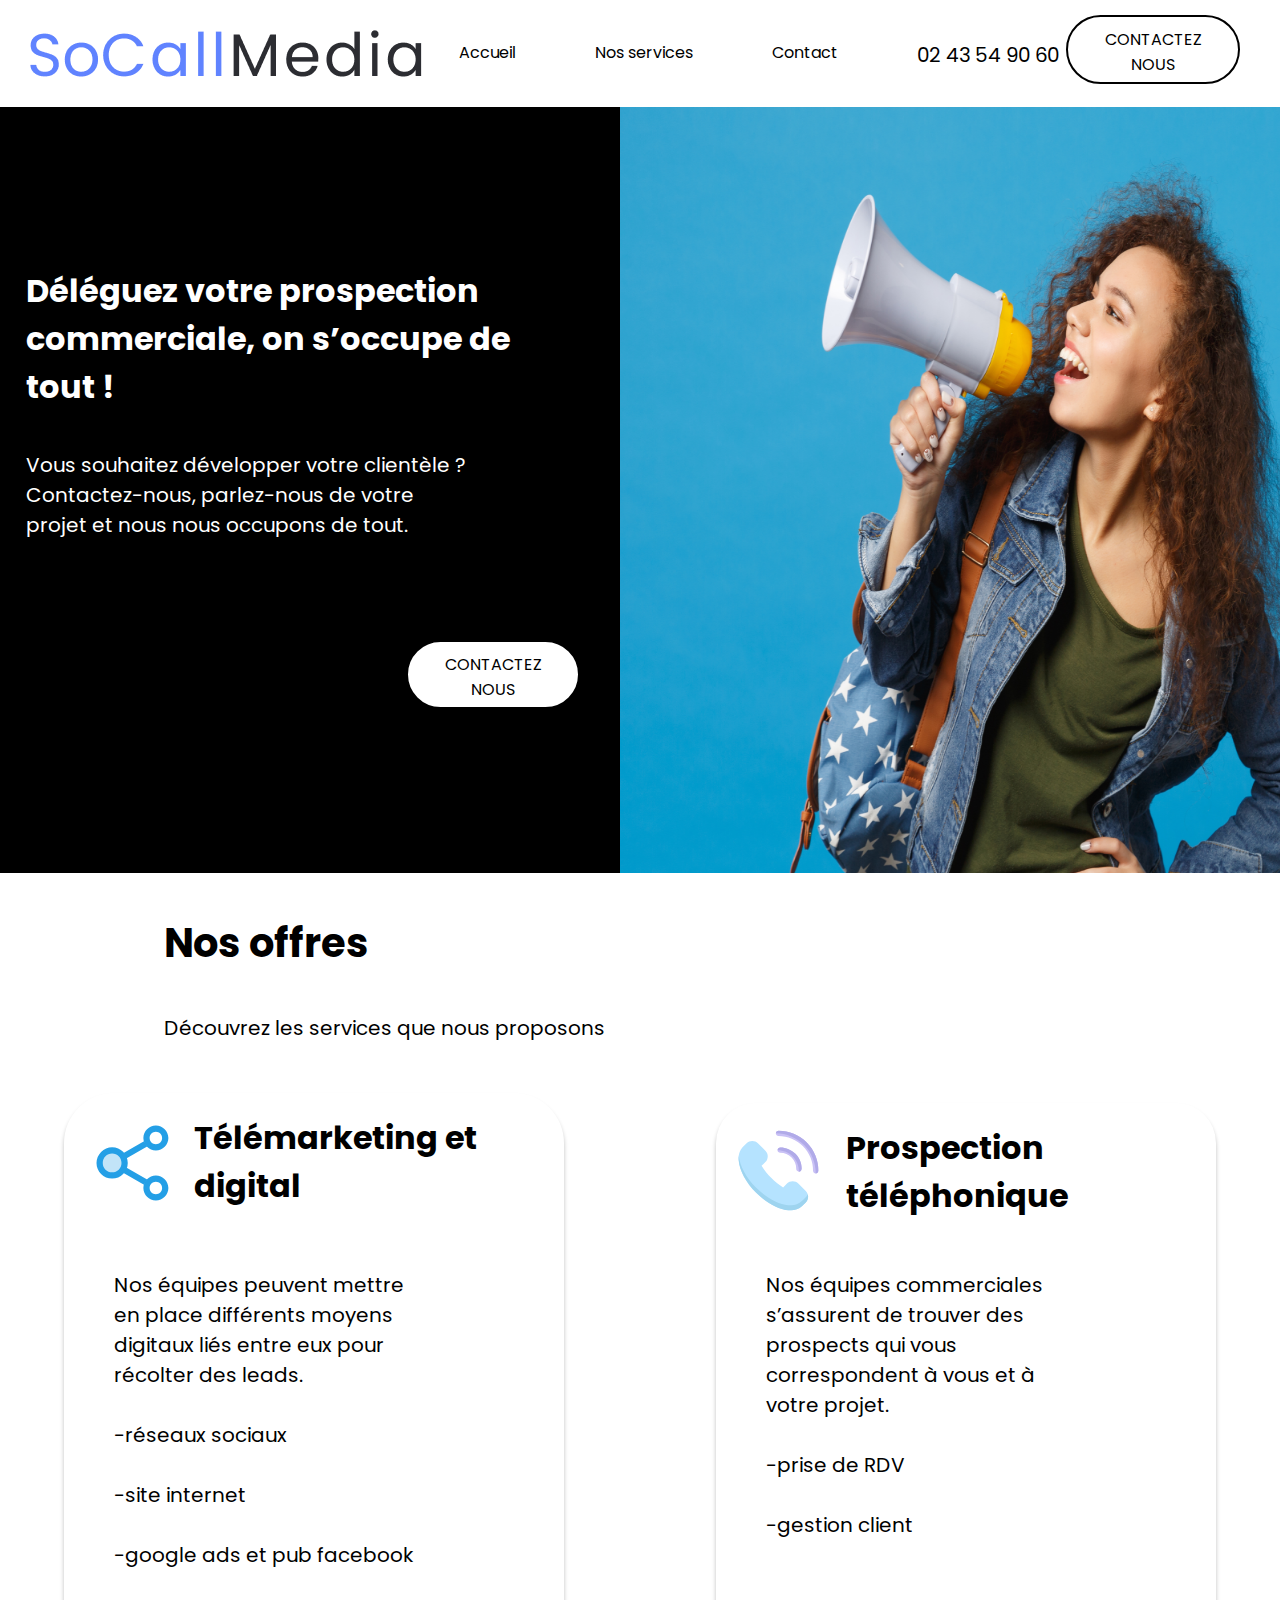
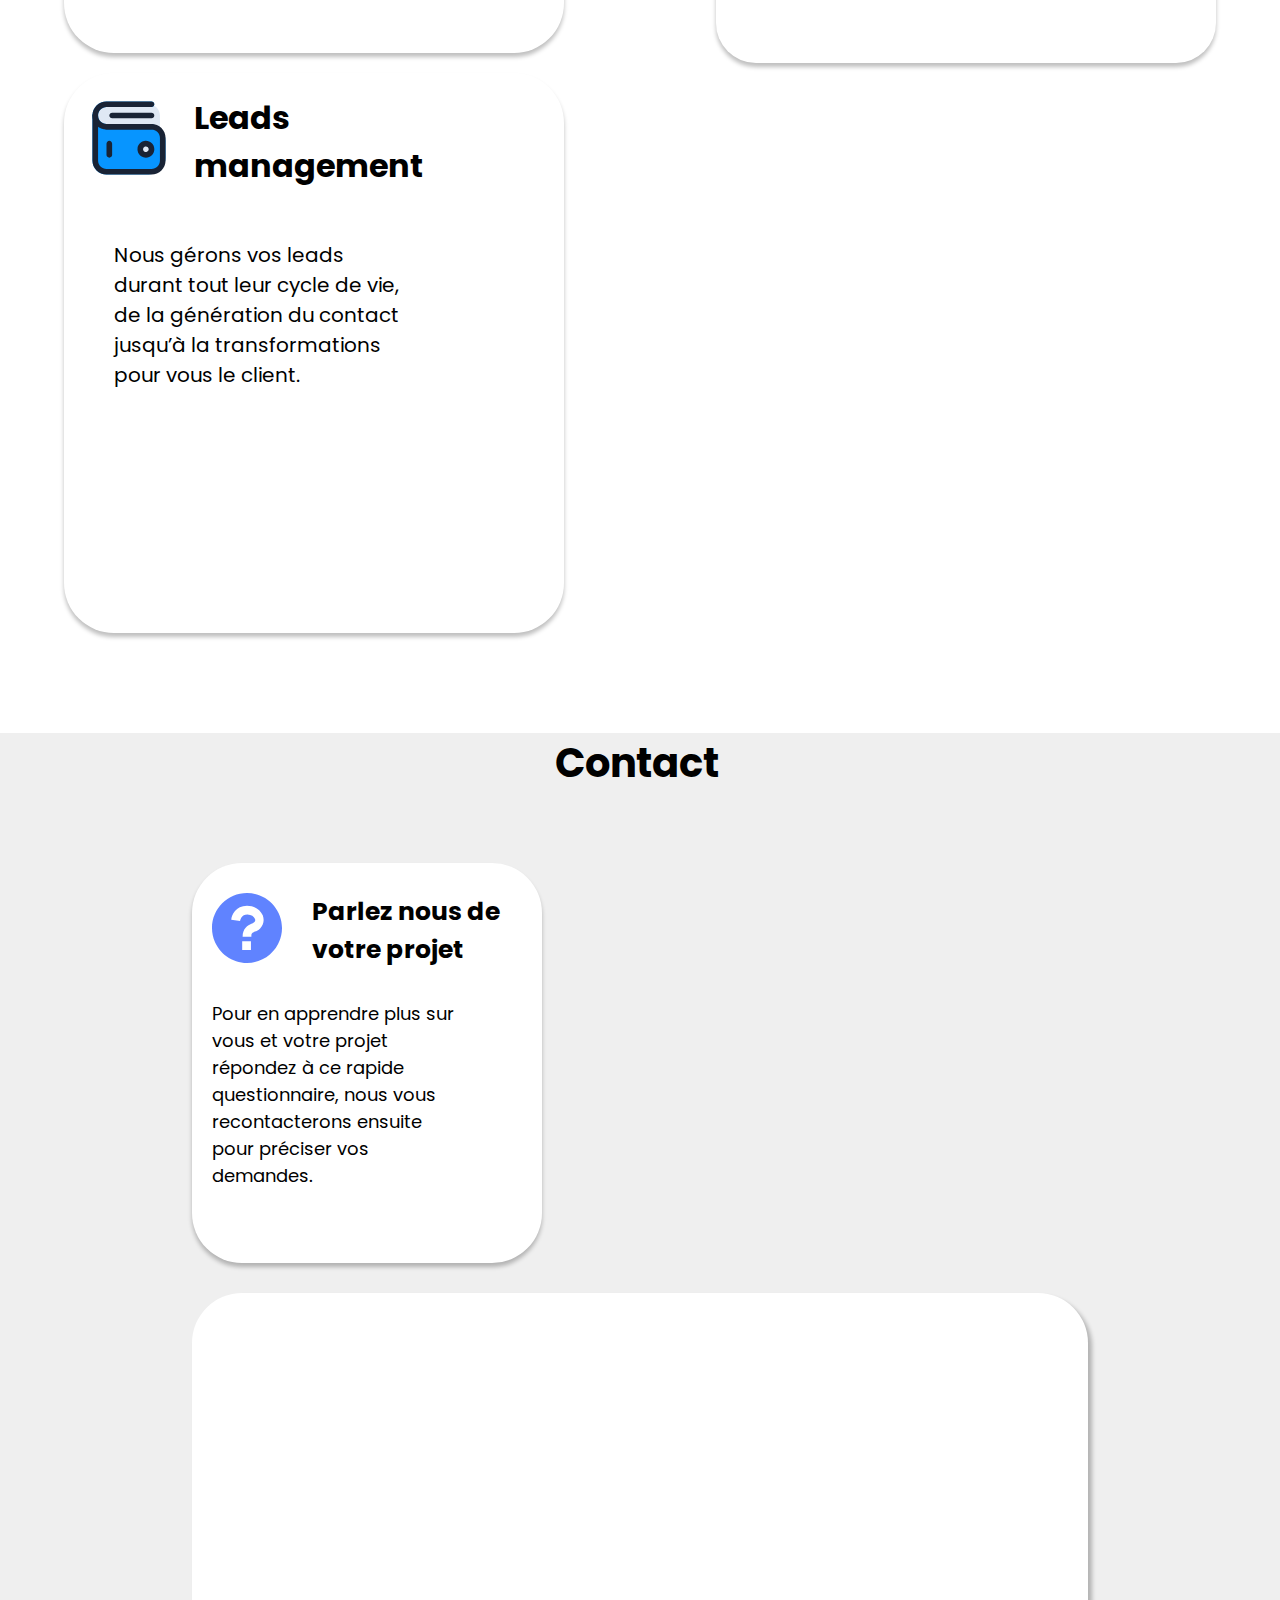
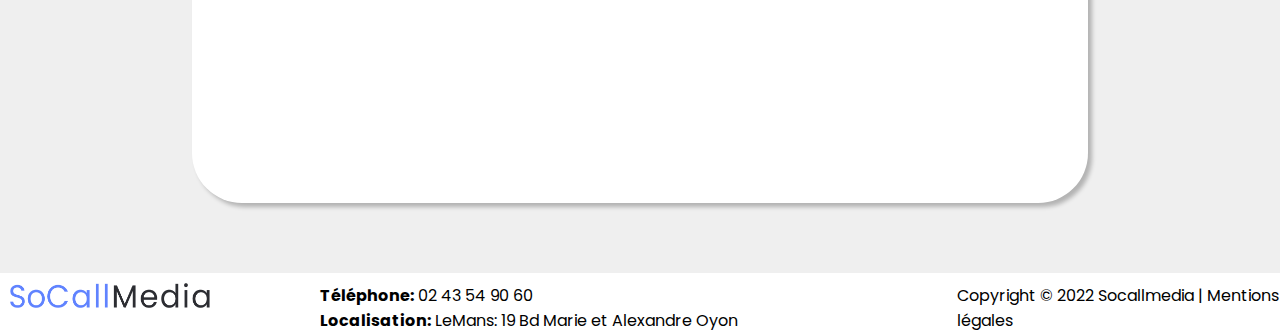
==== commit 5d75fc8f: "add" ====
--- a/index.html
+++ b/index.html
@@ -100,6 +100,6 @@
     <div id="telephoneFooter"><span>Téléphone:</span> 02 43 54 90 60 </div>
     <div id="localisationFooter"><span>Localisation:</span> LeMans: 19 Bd Marie et Alexandre Oyon </div>
   </div>
+  <p id="copyright">Copyright © 2022 Socallmedia | <a href="mentionsLegales.html">Mentions légales</a></p>
 </footer>
-
 </html>
--- a/css/main.css
+++ b/css/main.css
@@ -2,6 +2,12 @@
   padding: 0;
   margin: 0;
   font-family: 'Poppins', sans-serif;
+}
+
+#copyright{
+  margin: 10px auto;
+  width: 400px;
+  color: black;
 }
 
 a{
@@ -341,6 +347,7 @@
   height: 32px;
   margin-top: 10px;
   margin-right: 40px;
+  margin-left: 100px;
   flex-wrap: wrap;
   justify-content: space-between;
 }
@@ -655,6 +662,7 @@
     margin-right: 40px;
     flex-wrap: wrap;
     justify-content: space-between;
+    margin-left: 0;
   }
 
   footer{
@@ -680,43 +688,51 @@
     width: 300px;
   }
 
+  #backgroundHeader{
+    display: none;
+  }
+
   #pageAccueil{
     width: 480px;
   }
 
   #containerTexteAccueil{
-    width: 80%;
+    width: 100%;
   }
 
   #titreAccueil{
     width: 400px;
     height: 63px;
-    margin-top: 160px;
-    margin-left: 120px;
+    margin-top: 100px;
+    margin-left: 30px;
   }
 
   #paragrapheAccueil{
     margin-top: 150px;
+    width: 300px;
+    font-size: 20px;
   }
 
   #paragrapheTelemarketing{
     width: 200px;
+    margin-top: 110px;
     font-size: 12px;
   }
 
   #paragrapheProspection{
     width: 200px;
     font-size: 12px;
+    margin-top: 110px;
   }
 
   #paragrapheLeadsManagement{
     width: 200px;
     font-size: 12px;
-  }
-
-}
-
-
-
-
-
+    margin-top: 110px;
+  }
+}
+
+
+
+
+
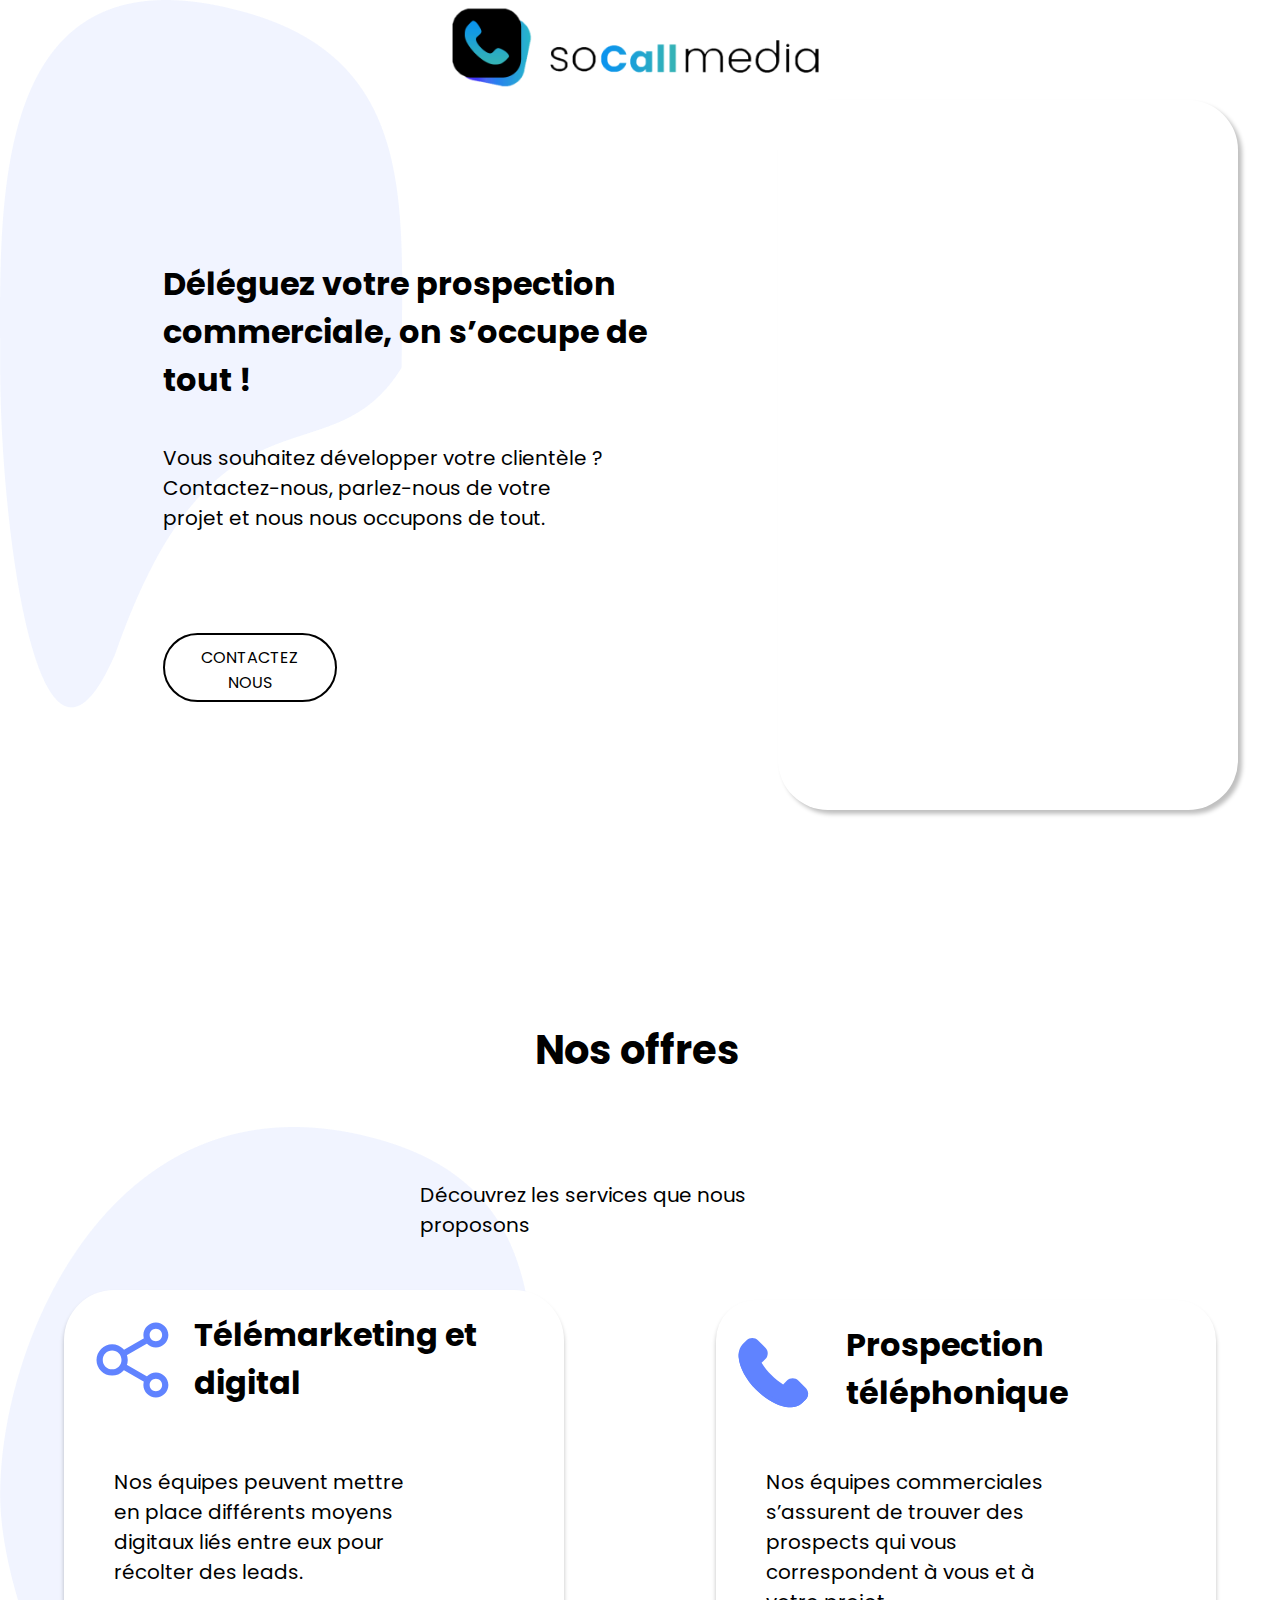
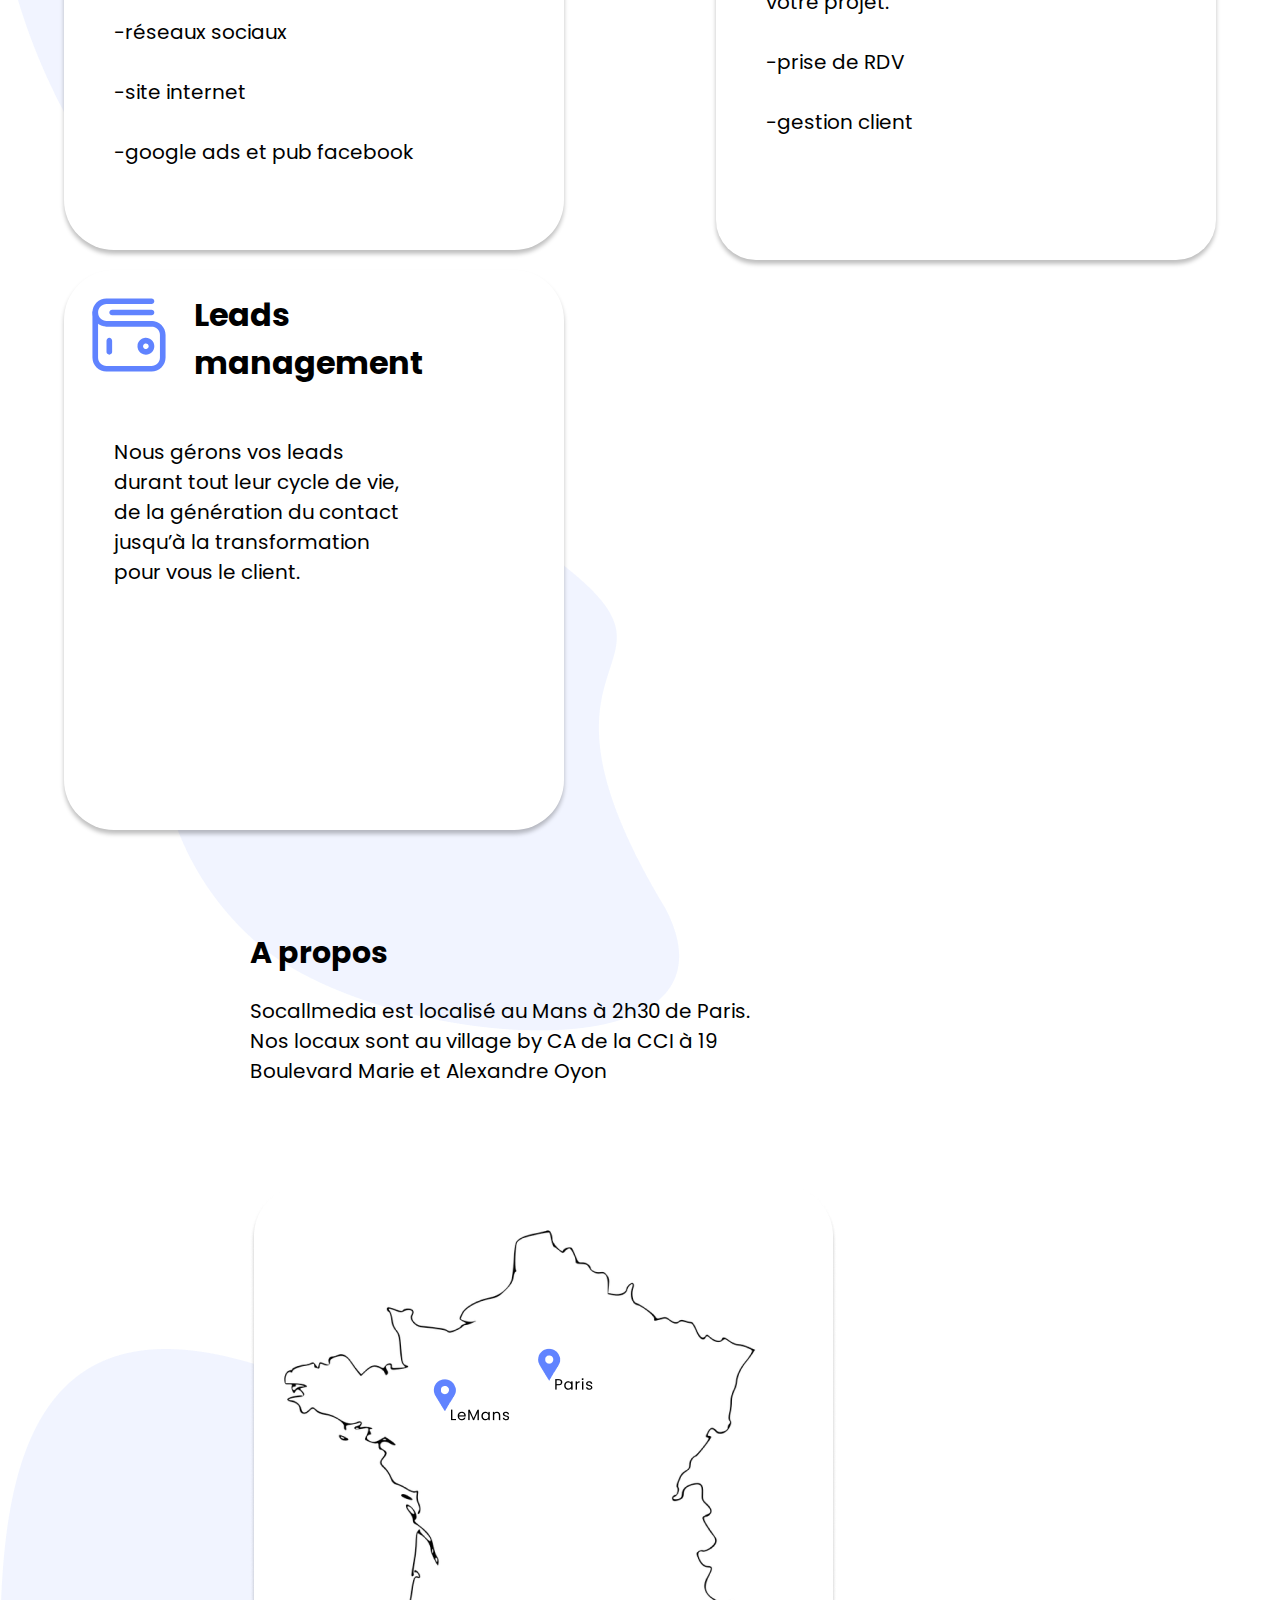
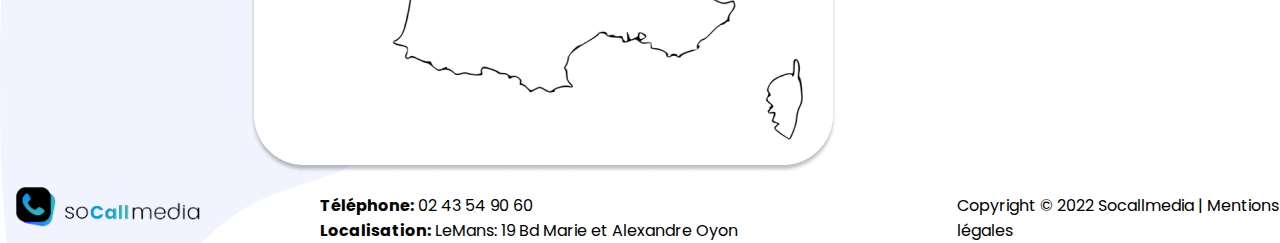
==== commit 9ed7106f: "add" ====
--- a/index.html
+++ b/index.html
@@ -26,14 +26,8 @@
 </head>
 
 <header>
-  <img id="logoHeader" src="img/logo.png" alt="logo">
-  <nav class="navBar">
-    <a href="#pageAccueil"><div id="accueil">Accueil</div></a>
-    <a href="#pageNosOffres"><div id="nosServices">Nos services</div></a>
-      <a href="#pageContact"><div id="contact">Contact</div></a>
-    <a href="tel:+33243549060" id="numero">02 43 54 90 60</a>
-  </nav>
-  <a href="#ancreContact"><div class="btn">CONTACTEZ<br>NOUS</div></a>
+  <img id="logoHeader" src="img/logoSocallmediaSansFond.png" alt="logo">
+  <a href="tel:+33243549060" id="numero">02 43 54 90 60</a>
 </header>
 
 <body>
@@ -42,11 +36,20 @@
                   height="0" width="0" style="display:none;visibility:hidden"></iframe></noscript>
 <!-- End Google Tag Manager (noscript) -->
 <div id="pageAccueil">
-  <img id="backgroundHeader" src="img/backgroundHeader.png" alt="backgroundHeader">
   <div id="containerTexteAccueil">
     <h1 id="titreAccueil">Déléguez votre prospection commerciale, on s’occupe de tout !</h1>
     <p id="paragrapheAccueil">Vous souhaitez développer votre clientèle ? Contactez-nous, parlez-nous de votre projet et nous nous occupons de tout.</p>
-    <a href="#ancreContact"><div class="btn">CONTACTEZ<br>NOUS</div></a>
+    <a href="tel:+332 43 54 90 60"><div class="btn">CONTACTEZ<br>NOUS</div></a>
+  </div>
+  <div id="containerForm">
+    <script charset="utf-8" type="text/javascript" src="//js-eu1.hsforms.net/forms/embed/v2.js"></script>
+    <script>
+      hbspt.forms.create({
+        region: "eu1",
+        portalId: "25149960",
+        formId: "fa29cc18-150b-4e6e-a828-153f6a6e092b"
+      });
+    </script>
   </div>
 </div>
 <div id="pageNosOffres">
@@ -66,36 +69,20 @@
     <div id="leadsManagement">
       <img id="logoLeadsManagement" src="img/logoLeadsManagement.svg" alt="logoLeadsManagement">
       <h1 id="titreLeadsManagement">Leads management</h1>
-      <p id="paragrapheLeadsManagement">Nous gérons vos leads durant tout leur cycle de  vie, de la génération du contact jusqu’à la transformations pour vous le client.</p>
+      <p id="paragrapheLeadsManagement">Nous gérons vos leads durant tout leur cycle de vie, de la génération du contact jusqu’à la transformation pour vous le client.</p>
     </div>
   </div>
 </div>
-<div id="pageContact">
-  <div id="ancreContact"></div>
-  <p id="titreContact">Contact</p>
-  <div id="containerContactForm">
-    <div id="containerContact">
-      <div id="containerTexteContact">
-        <img id="logoQuestion" src="img/logoQuestion.svg" alt="logoQuestion">
-        <h1 id="titreQuestion">Parlez nous de votre projet</h1>
-        <p id="paragrapheQuestion">Pour en apprendre plus sur vous et votre projet répondez à ce rapide questionnaire, nous vous recontacterons ensuite pour préciser vos demandes.</p>
-      </div>
-    </div>
-      <div id="containerForm">
-        <script charset="utf-8" type="text/javascript" src="//js-eu1.hsforms.net/forms/embed/v2.js"></script>
-        <script>
-          hbspt.forms.create({
-            region: "eu1",
-            portalId: "25149960",
-            formId: "fa29cc18-150b-4e6e-a828-153f6a6e092b"
-          });
-        </script>
-      </div>
+<div id="aPropos">
+  <div id="containerAPropos">
+    <div id="titreAPropos">A propos</div>
+    <div id="paragrapheAPropos">Socallmedia est localisé au Mans à 2h30 de Paris. Nos locaux sont au village by CA de la CCI à 19 Boulevard Marie et Alexandre Oyon </div>
   </div>
+  <img id="carte" src="img/carte.png" alt="carte">
 </div>
 </body>
 <footer>
-  <img id="logoFooter" src="img/logo.png">
+  <img id="logoFooter" src="img/logoSocallmediaSansFond.png">
   <div id="containerContactFooter">
     <div id="telephoneFooter"><span>Téléphone:</span> 02 43 54 90 60 </div>
     <div id="localisationFooter"><span>Localisation:</span> LeMans: 19 Bd Marie et Alexandre Oyon </div>
--- a/css/main.css
+++ b/css/main.css
@@ -2,10 +2,11 @@
   padding: 0;
   margin: 0;
   font-family: 'Poppins', sans-serif;
+  background-image: url("/img/background.png");
 }
 
 #copyright{
-  margin: 10px auto;
+  margin: 20px auto;
   width: 400px;
   color: black;
 }
@@ -17,10 +18,14 @@
 
 header{
   display: flex;
+  justify-content: space-between;
 }
 
 #logoHeader{
-  margin: 30px;
+  width: 400px;
+  height: 100px;
+  margin-top: 15px;
+  margin-left: 100px;
 }
 
 .navBar{
@@ -28,7 +33,7 @@
   width: 600px;
   height: 25px;
   justify-content: space-between;
-  margin: 40px auto;
+  margin: 60px auto;
 }
 
 .btn{
@@ -39,12 +44,16 @@
   border: 2px solid #000000;
   text-align: center;
   padding: 10px;
-  margin-top: 15px;
+  margin-top: 40px;
   margin-right: 40px;
 }
 
 #numero{
-  font-size: 20px;
+  width: 300px;
+  height: 60px;
+  font-size: 40px;
+  margin-top: 45px;
+  margin-right: 300px;
 }
 
 .btn:hover{
@@ -54,15 +63,18 @@
 
 #pageAccueil{
   width: 100%;
-  height: 766px;
-  background-color: #000000;
-  display: flex;
+  height: 820px;
+  display: flex;
+  flex-wrap: wrap;
   flex-direction: row;
+  color: black;
+  justify-content: space-between;
 }
 
 #containerTexteAccueil{
-  width: 50%;
-  color: white;
+  width: 650px;
+  height: 650px;
+  margin-left: 200px;
 }
 
 #titreAccueil{
@@ -84,7 +96,7 @@
 }
 
 #containerTexteAccueil .btn{
-  margin-left: 500px;
+  margin-left: 120px;
   margin-top: 100px;
   color: #000000;
 }
@@ -97,13 +109,14 @@
 #titreNosOffres{
   font-size: 40px;
   font-weight: bolder;
-  margin-top: 40px;
-  margin-left: 100px;
+  margin: 100px auto;
+  width: 210px;
 }
 
 #paragrapheNosOffres{
-  margin-left: 100px;
+  margin: 0 auto;
   font-size: 20px;
+  width: 440px;
 }
 
 #containerNosOffres{
@@ -248,13 +261,15 @@
 }
 
 #containerForm{
-  width: 900px;
-  height: 450px;
+  width: 400px;
+  height: 650px;
   background-color: #ffffff;
   box-shadow: 4px 4px 4px rgba(0, 0, 0, 0.25);
   border-radius: 50px;
   margin-bottom: 70px;
   padding: 30px;
+  margin-top: 100px;
+  margin-right: 200px;
 }
 
 #containerForm2{
@@ -337,7 +352,7 @@
 
 #logoFooter{
   width: 200px;
-  height: 25px;
+  height: 50px;
   margin: 10px;
 }
 
@@ -345,7 +360,7 @@
   display: flex;
   width: 740px;
   height: 32px;
-  margin-top: 10px;
+  margin-top: 20px;
   margin-right: 40px;
   margin-left: 100px;
   flex-wrap: wrap;
@@ -356,6 +371,71 @@
   font-weight: bold;
 }
 
+#aPropos{
+  margin-top: 100px;
+  width: 100%;
+  display: flex;
+  flex-wrap: wrap;
+  justify-content: space-between;
+}
+
+#containerAPropos{
+  width: 500px;
+  font-size: 20px;
+  margin-left: 250px;
+  margin-bottom: 100px;
+}
+
+#titreAPropos{
+  font-size: 30px;
+  font-weight: bold;
+}
+
+#paragrapheAPropos{
+  margin-top: 20px;
+}
+
+#carte{
+  margin-right: 250px;
+  margin-left: 250px;
+}
+
+@media (max-width: 1109px){
+
+  #pageAccueil{
+    height: 1500px;
+  }
+}
+
+
+@media (max-width: 1870px){
+
+  #containerContact{
+    width: 100%;
+    height: 400px;
+    background: #FFFFFF;
+    box-shadow: 0 4px 4px rgba(0, 0, 0, 0.25);
+    border-radius: 50px;
+    margin-bottom: 30px;
+  }
+
+  #titreQuestion{
+    width: 100%;
+    font-size: 30px;
+    margin-left: 20px;
+    float: none;
+    margin-top: 30px;
+  }
+
+  #paragrapheQuestion{
+    width: 90%;
+    margin-left: 20px;
+    margin-top: 20px;
+    font-size: 28px;
+  }
+}
+
+
 @media (max-width: 1085px){
 
   .navBar{
@@ -368,34 +448,37 @@
 
 }
 
-
-
-
-@media (max-width: 1199px){
-
-  #pageAccueil{
-    flex-direction: row-reverse;
-  }
-
-}
-
-@media (max-width: 1500px){
-
-  #backgroundHeader{
-    width: 880px;
-  }
-
-  #pageAccueil{
-    flex-direction: row-reverse;
-  }
-
-  #pageAccueil{
-    width: 1500px;
-    height: 766px;
+@media (max-width: 1505px){
+
+  #logoHeader{
+    margin: 0 auto;
+  }
+
+  #numero{
+    display: none;
+  }
+
+  #containerTexteAccueil{
+    margin: 0 auto;
+  }
+
+  #containerForm{
+    margin: 0 auto;
   }
 }
 
 @media (max-width: 975px){
+
+  #containerForm{
+    width: 100%;
+    height: 650px;
+    background-color: #ffffff;
+    box-shadow: 4px 4px 4px rgba(0, 0, 0, 0.25);
+    border-radius: 50px;
+    margin-bottom: 70px;
+    padding: 30px;
+    margin: 100px auto;
+  }
 
   .navBar{
     display: none;
@@ -406,8 +489,8 @@
   }
 
   #containerTexteAccueil{
-    width: 80%;
-    color: white;
+    width: 500px;
+    color: #000000;
   }
 
   #titreAccueil{
@@ -577,16 +660,6 @@
     font-size: 18px;
   }
 
-  #containerForm{
-    width: 340px;
-    height: 300px;
-    display: flex;
-    flex-wrap: wrap;
-    box-shadow: none;
-    margin-bottom: 70px;
-    background-color: #efefef;
-  }
-
   #containerQuestionForm{
     width: 200px;
     margin-top: 50px;
@@ -650,7 +723,7 @@
     flex-direction: row;
     justify-content: space-between;
     margin-top: 50px;
-    background-color: #ffffff;
+    background-color: rgba(255, 255, 255, 0);
     margin-left: 50px;
   }
 
@@ -680,20 +753,57 @@
     background-color: #efefef;
     height: 1300px;
   }
+
+  #aPropos{
+    width: 100%;
+    display: flex;
+    flex-wrap: wrap;
+    justify-content: space-between;
+    margin: 100px auto;
+    text-align: center;
+  }
+
+  #containerAPropos{
+    width: 100%;
+    font-size: 20px;
+    margin-left: 0;
+    margin-bottom: 100px;
+  }
+
+  #titreAPropos{
+    font-size: 30px;
+    font-weight: bold;
+  }
+
+  #paragrapheAPropos{
+    margin-top: 20px;
+  }
+
+  #carte{
+    width: 100%;
+    margin-right: 250px;
+    margin-left: 0;
+  }
 }
 
 @media (max-width: 480px){
 
+  #containerForm{
+    width: 300px;
+    height: 670px;
+    background-color: #ffffff;
+    box-shadow: 4px 4px 4px rgba(0, 0, 0, 0.25);
+    border-radius: 50px;
+    padding: 30px;
+    margin: 100px auto;
+  }
+
   #logoHeader{
-    width: 300px;
+    width: 100%;
   }
 
   #backgroundHeader{
     display: none;
-  }
-
-  #pageAccueil{
-    width: 480px;
   }
 
   #containerTexteAccueil{
@@ -730,9 +840,48 @@
     font-size: 12px;
     margin-top: 110px;
   }
-}
-
-
-
-
-
+
+  #pageNosOffres{
+    margin-top: 100px;
+  }
+
+  #aPropos{
+    width: 100%;
+    display: flex;
+    flex-wrap: wrap;
+    justify-content: space-between;
+    margin: 100px auto;
+    text-align: center;
+  }
+
+  #containerAPropos{
+    width: 500px;
+    font-size: 20px;
+    margin-left: 0;
+    margin-bottom: 100px;
+  }
+
+  #titreAPropos{
+    font-size: 30px;
+    font-weight: bold;
+  }
+
+  #paragrapheAPropos{
+    margin-top: 20px;
+  }
+
+  #carte{
+    width: 100%;
+    margin-right: 250px;
+    margin-left: 0;
+  }
+
+  #paragrapheNosOffres{
+    width: 100%;
+  }
+}
+
+
+
+
+
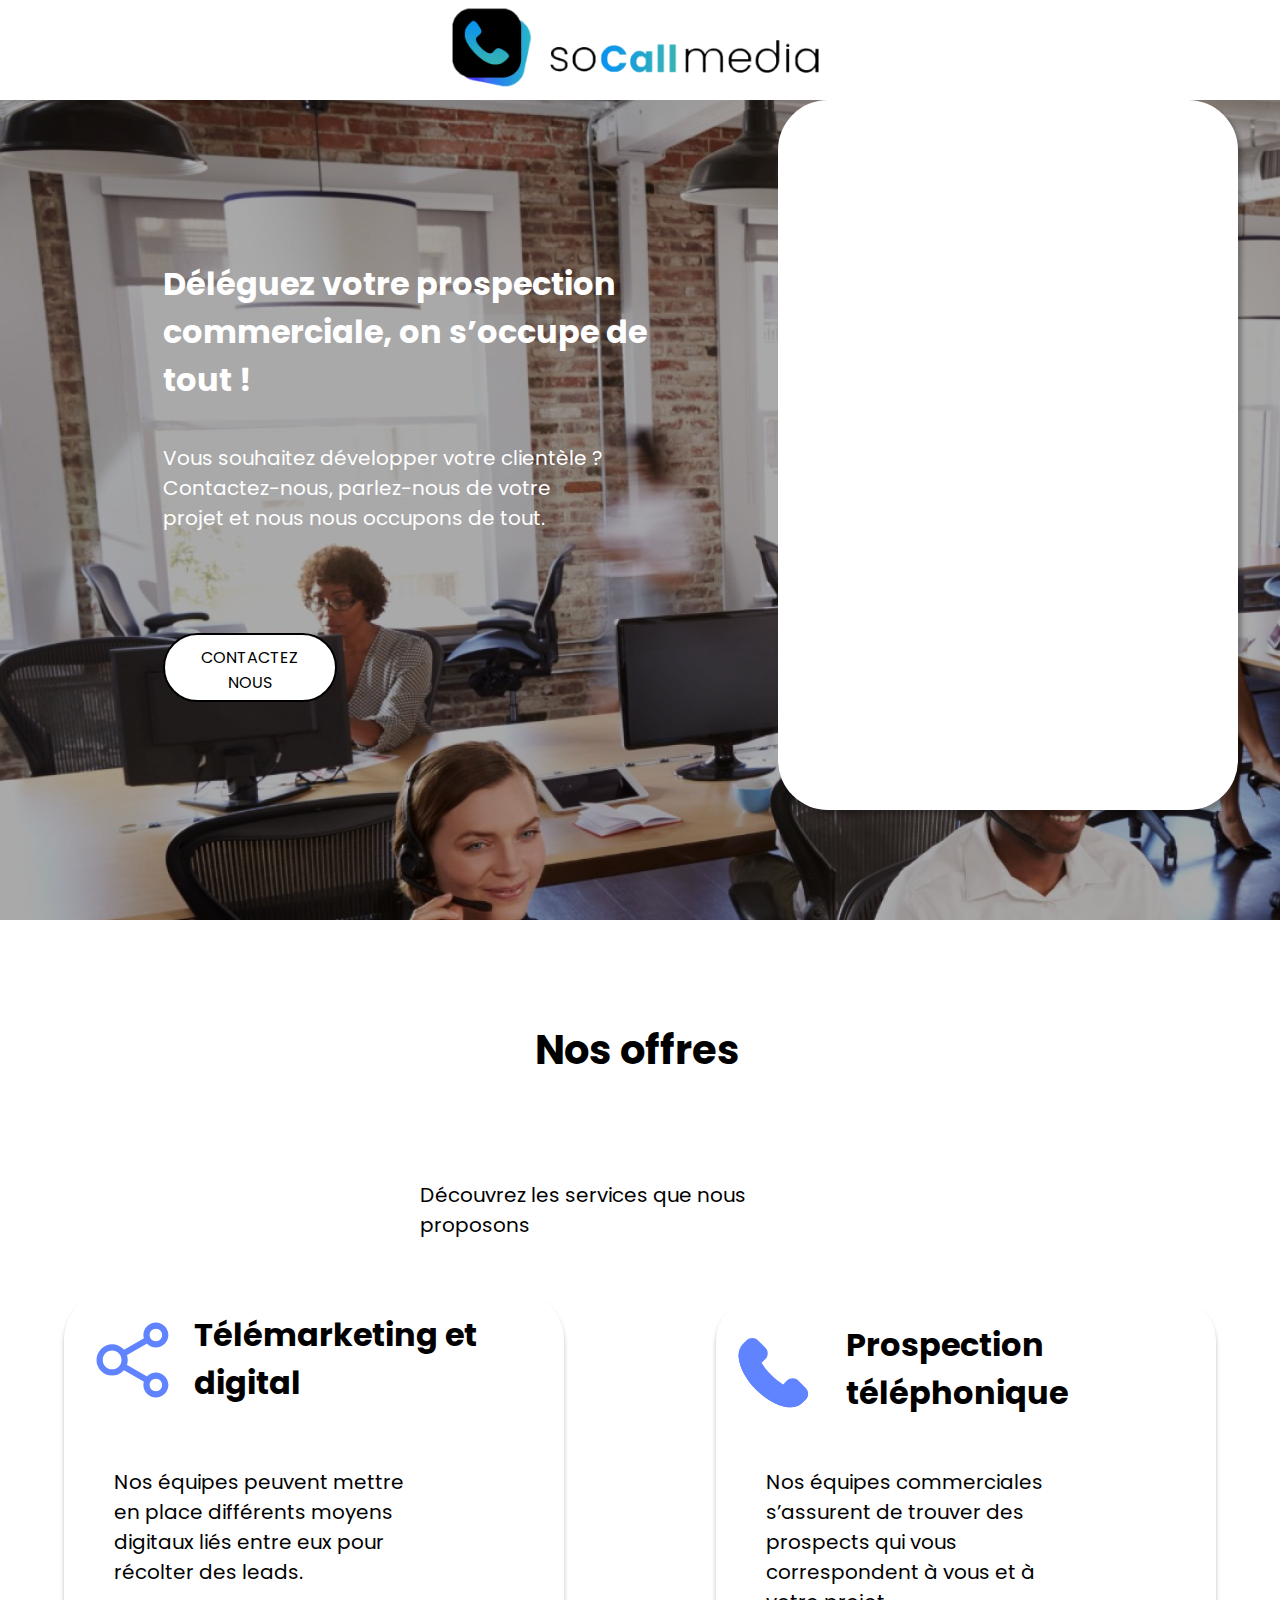
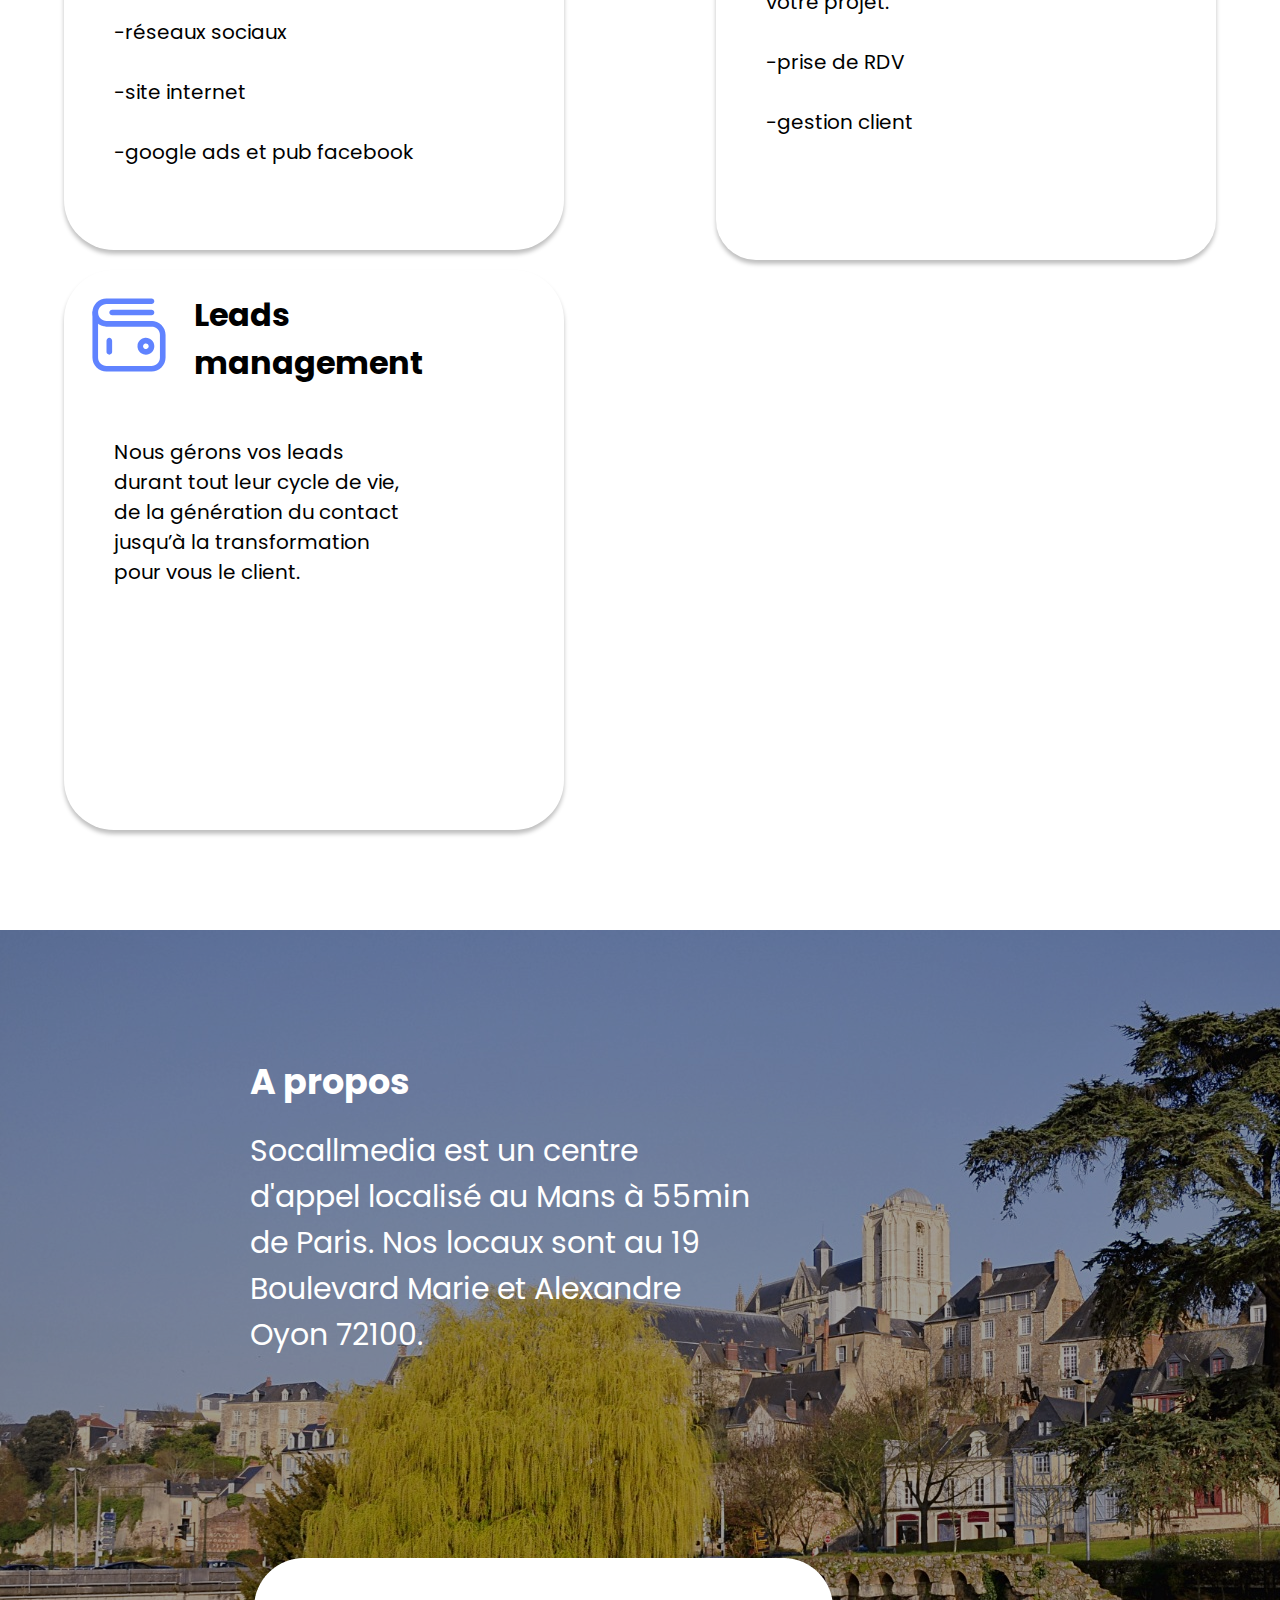
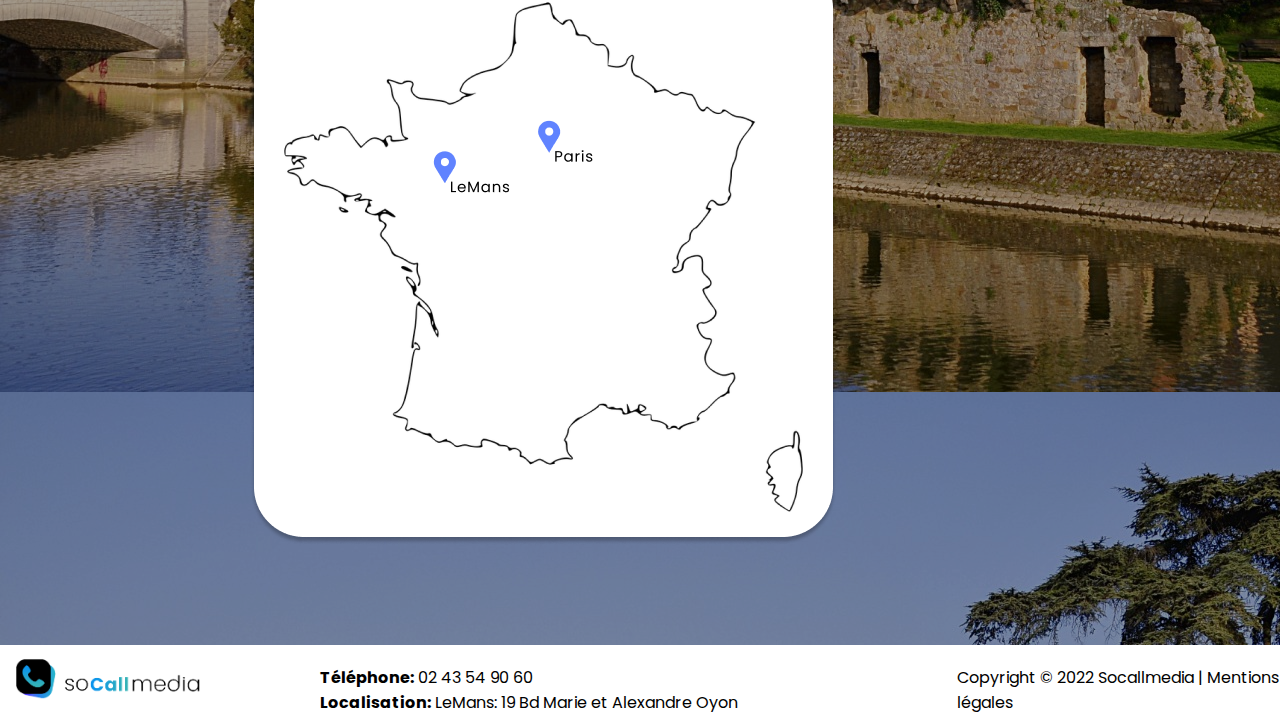
==== commit 33bbd462: "add" ====
--- a/index.html
+++ b/index.html
@@ -76,7 +76,7 @@
 <div id="aPropos">
   <div id="containerAPropos">
     <div id="titreAPropos">A propos</div>
-    <div id="paragrapheAPropos">Socallmedia est localisé au Mans à 2h30 de Paris. Nos locaux sont au village by CA de la CCI à 19 Boulevard Marie et Alexandre Oyon </div>
+    <div id="paragrapheAPropos">Socallmedia est un centre d'appel localisé au Mans à 55min de Paris. Nos locaux sont au 19 Boulevard Marie et Alexandre Oyon 72100.</div>
   </div>
   <img id="carte" src="img/carte.png" alt="carte">
 </div>
--- a/css/main.css
+++ b/css/main.css
@@ -2,7 +2,6 @@
   padding: 0;
   margin: 0;
   font-family: 'Poppins', sans-serif;
-  background-image: url("/img/background.png");
 }
 
 #copyright{
@@ -67,14 +66,16 @@
   display: flex;
   flex-wrap: wrap;
   flex-direction: row;
-  color: black;
+  color: white;
   justify-content: space-between;
+  background-image: url("/img/backgroundPage.png");
 }
 
 #containerTexteAccueil{
   width: 650px;
   height: 650px;
   margin-left: 200px;
+  color: white;
 }
 
 #titreAccueil{
@@ -377,17 +378,21 @@
   display: flex;
   flex-wrap: wrap;
   justify-content: space-between;
+  background-image: url("/img/backgroundAPropos.png");
+  color: white;
 }
 
 #containerAPropos{
   width: 500px;
-  font-size: 20px;
+  font-size: 30px;
   margin-left: 250px;
   margin-bottom: 100px;
+  margin-top: 125px;
+  color: white;
 }
 
 #titreAPropos{
-  font-size: 30px;
+  font-size: 35px;
   font-weight: bold;
 }
 
@@ -398,12 +403,15 @@
 #carte{
   margin-right: 250px;
   margin-left: 250px;
+  margin-top: 100px;
+  margin-bottom: 100px;
 }
 
 @media (max-width: 1109px){
 
   #pageAccueil{
     height: 1500px;
+    color: white;
   }
 }
 
@@ -490,7 +498,7 @@
 
   #containerTexteAccueil{
     width: 500px;
-    color: #000000;
+    color: white;
   }
 
   #titreAccueil{
@@ -761,6 +769,7 @@
     justify-content: space-between;
     margin: 100px auto;
     text-align: center;
+    color: white;
   }
 
   #containerAPropos{
@@ -768,6 +777,7 @@
     font-size: 20px;
     margin-left: 0;
     margin-bottom: 100px;
+    color: white;
   }
 
   #titreAPropos{
@@ -808,6 +818,7 @@
 
   #containerTexteAccueil{
     width: 100%;
+    color: white;
   }
 
   #titreAccueil{
@@ -852,6 +863,7 @@
     justify-content: space-between;
     margin: 100px auto;
     text-align: center;
+    color: white;
   }
 
   #containerAPropos{
@@ -859,6 +871,7 @@
     font-size: 20px;
     margin-left: 0;
     margin-bottom: 100px;
+    color: white;
   }
 
   #titreAPropos{
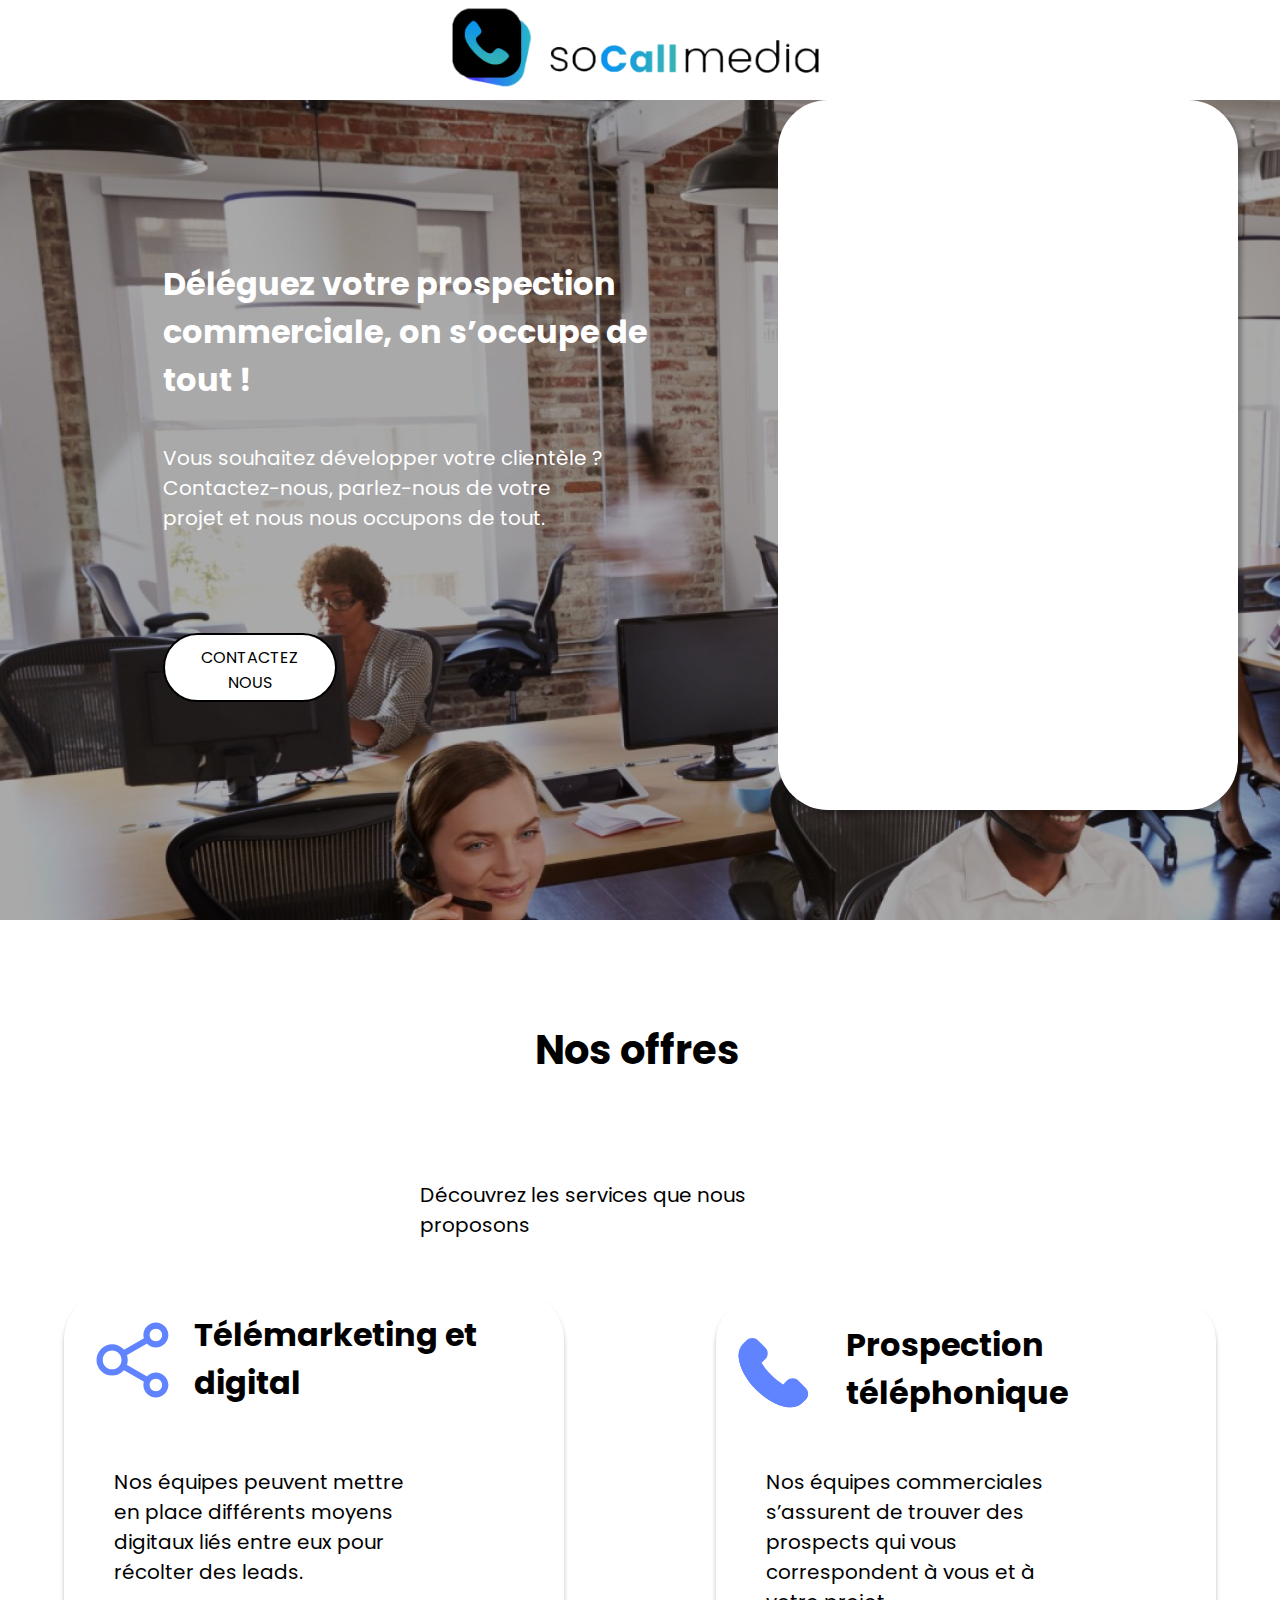
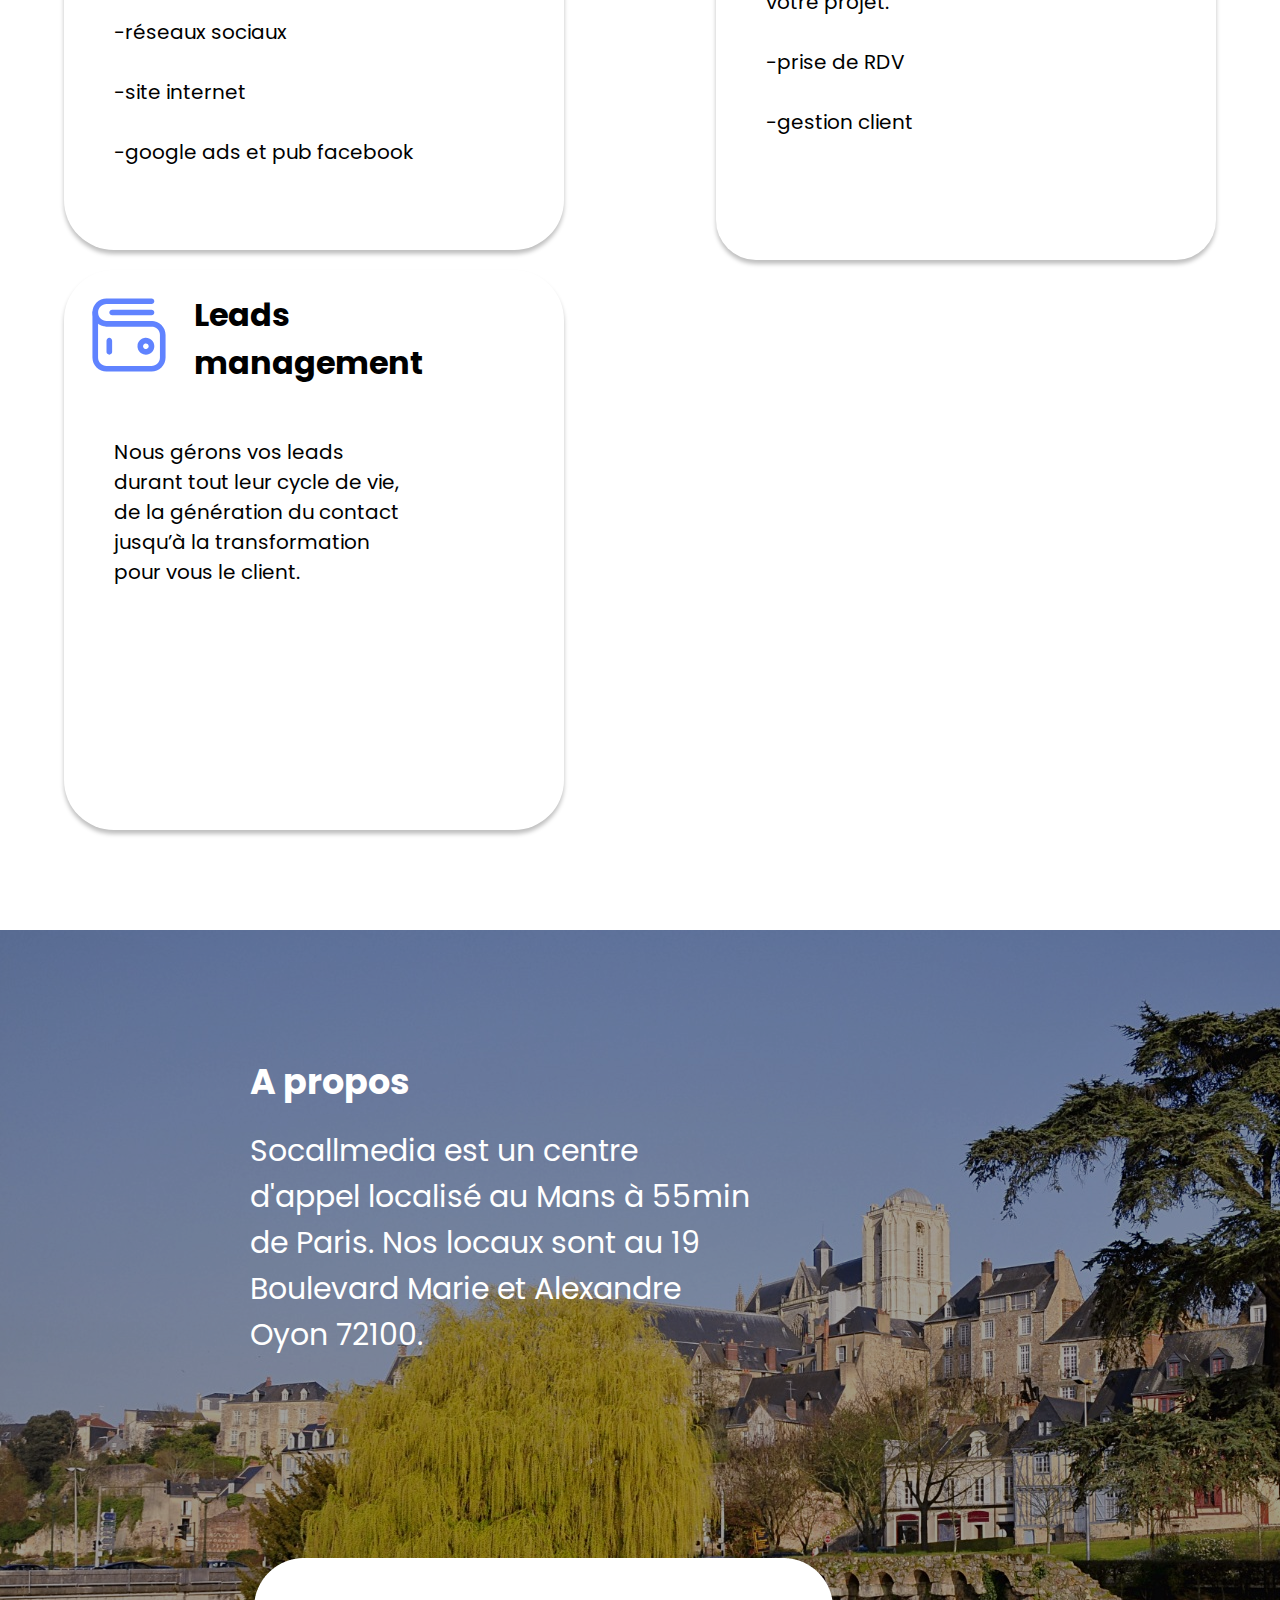
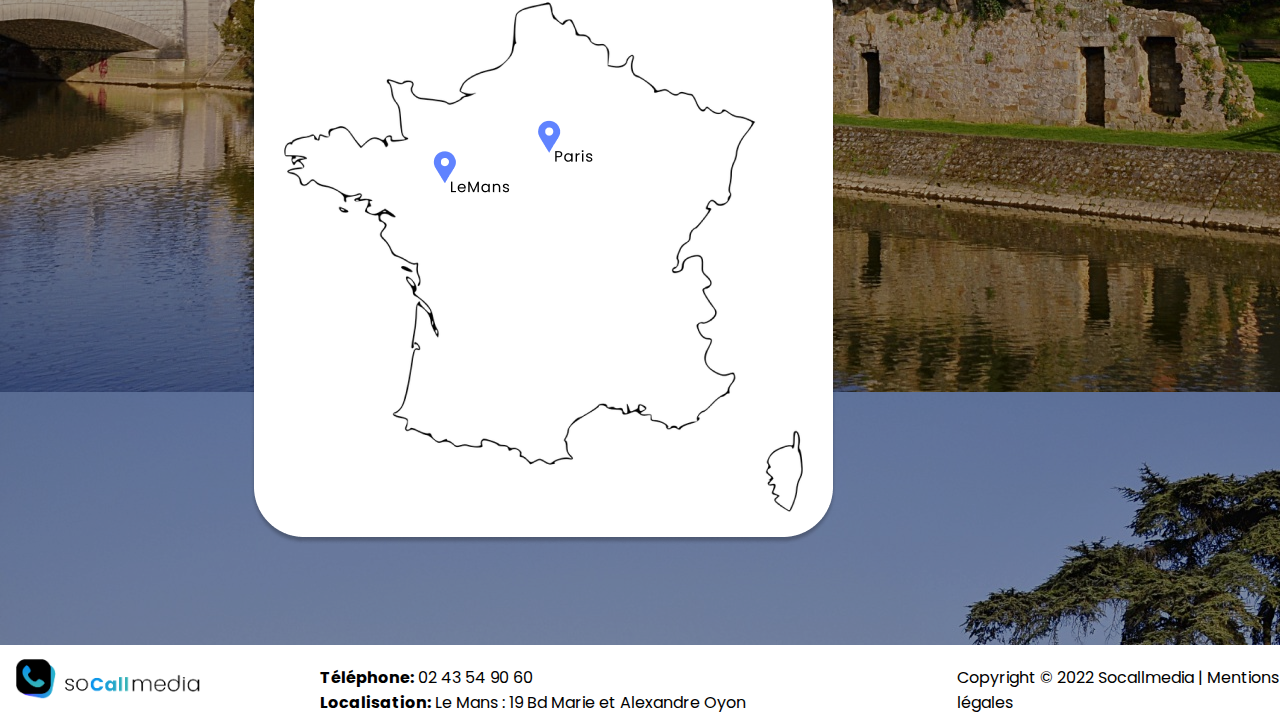
==== commit d28baa0c: "add" ====
--- a/index.html
+++ b/index.html
@@ -85,7 +85,7 @@
   <img id="logoFooter" src="img/logoSocallmediaSansFond.png">
   <div id="containerContactFooter">
     <div id="telephoneFooter"><span>Téléphone:</span> 02 43 54 90 60 </div>
-    <div id="localisationFooter"><span>Localisation:</span> LeMans: 19 Bd Marie et Alexandre Oyon </div>
+    <div id="localisationFooter"><span>Localisation:</span> Le Mans : 19 Bd Marie et Alexandre Oyon </div>
   </div>
   <p id="copyright">Copyright © 2022 Socallmedia | <a href="mentionsLegales.html">Mentions légales</a></p>
 </footer>
